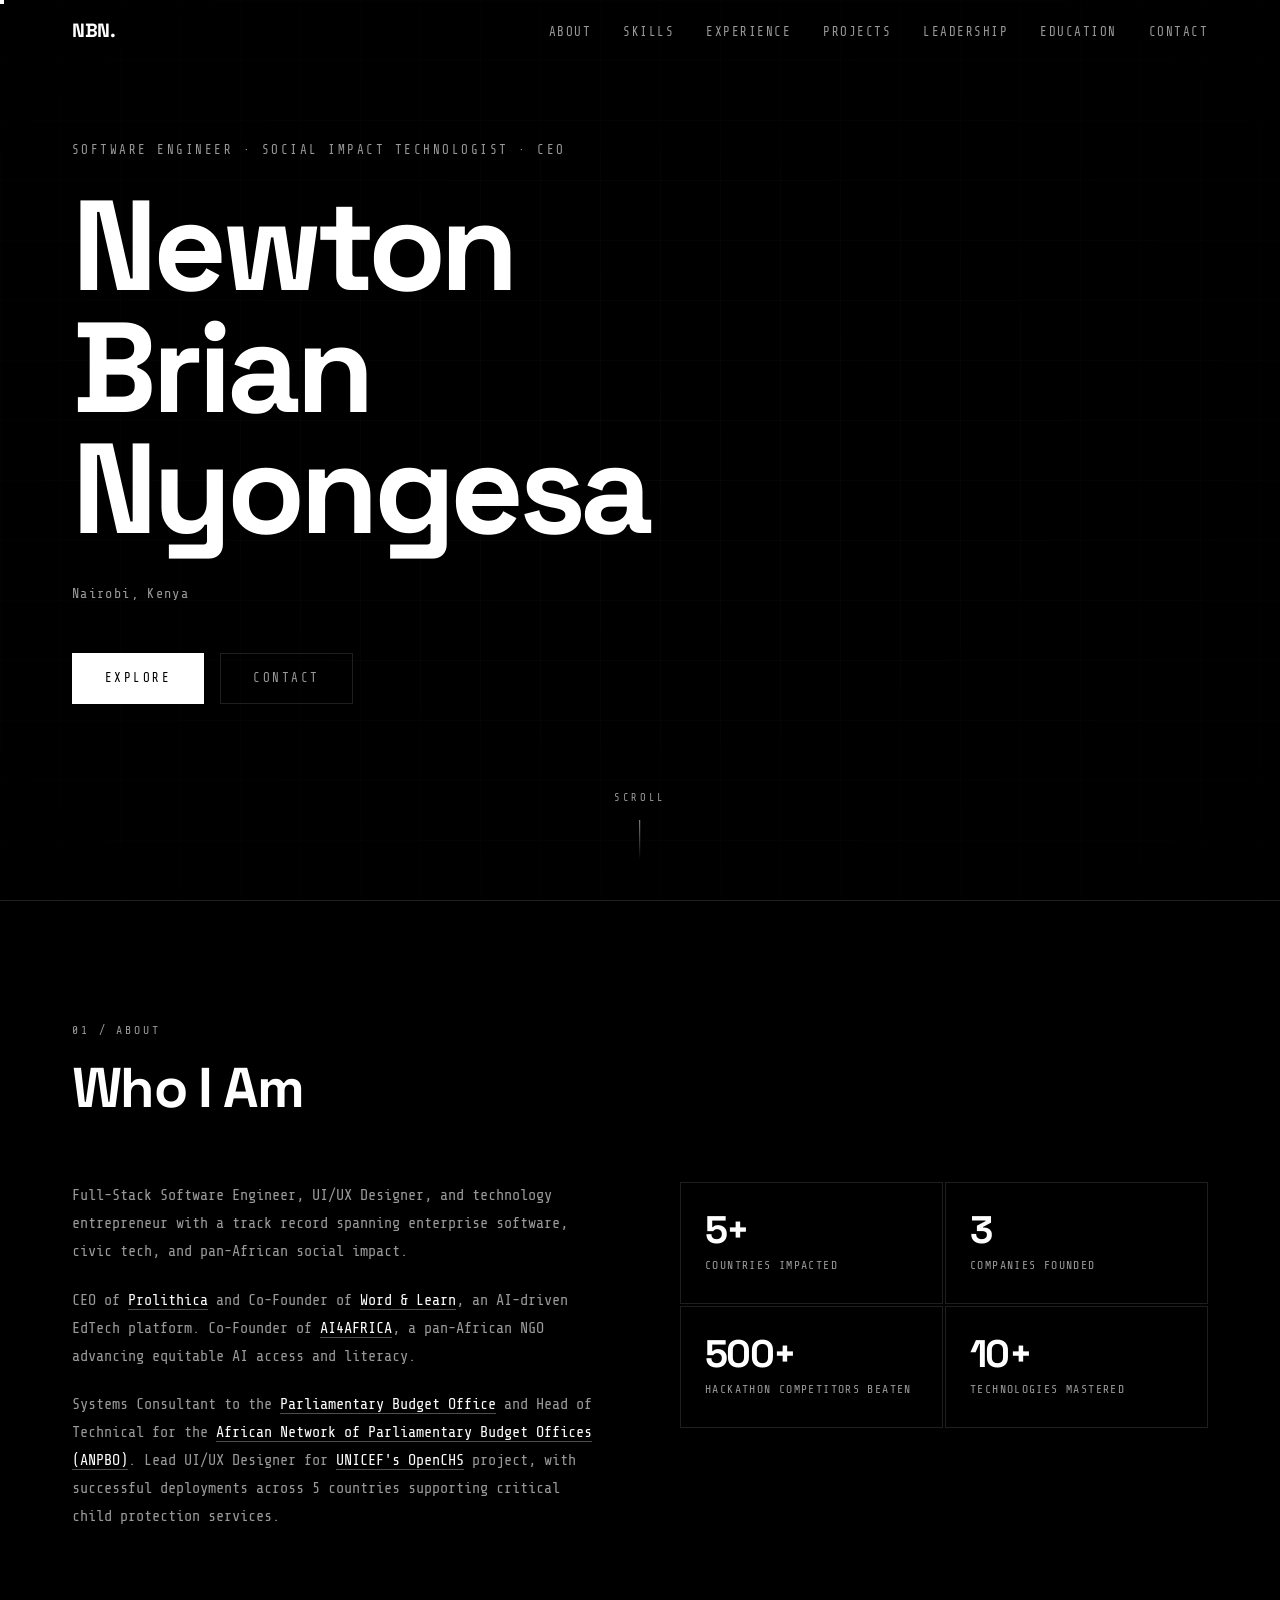
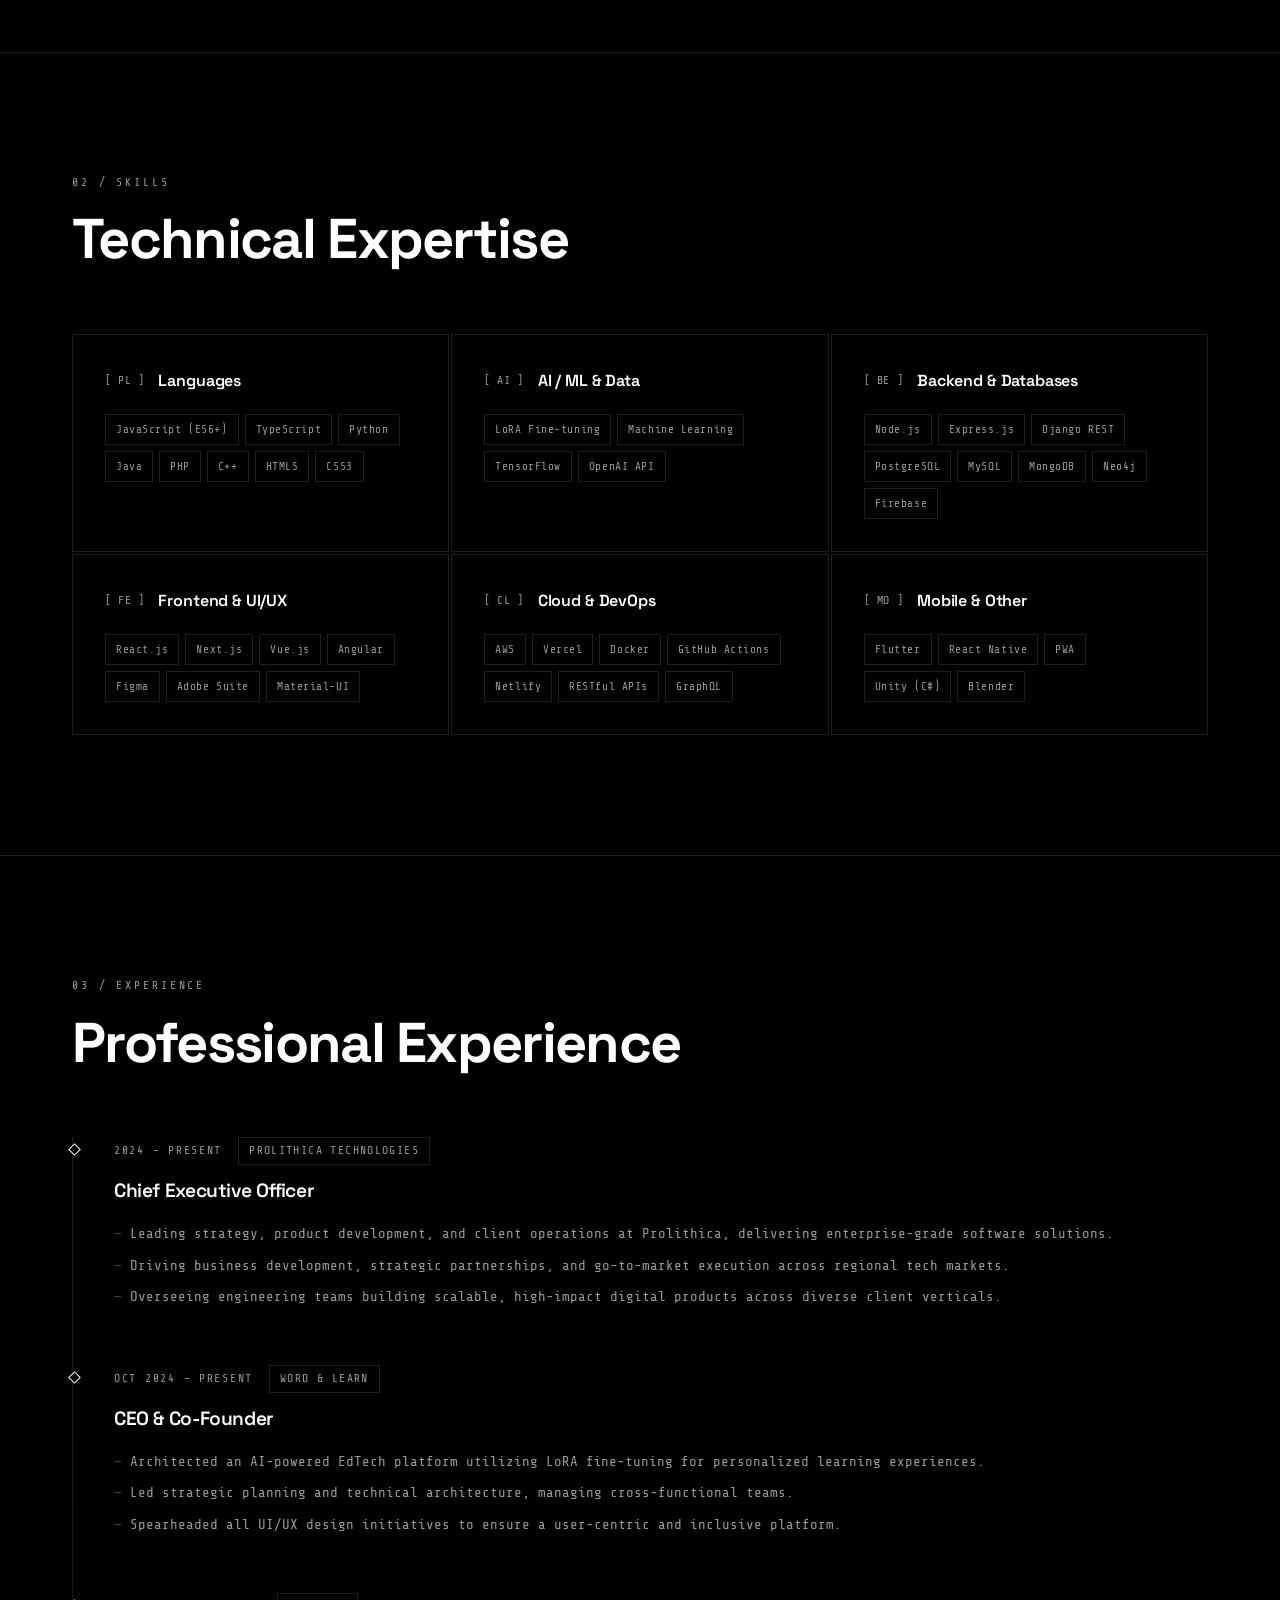
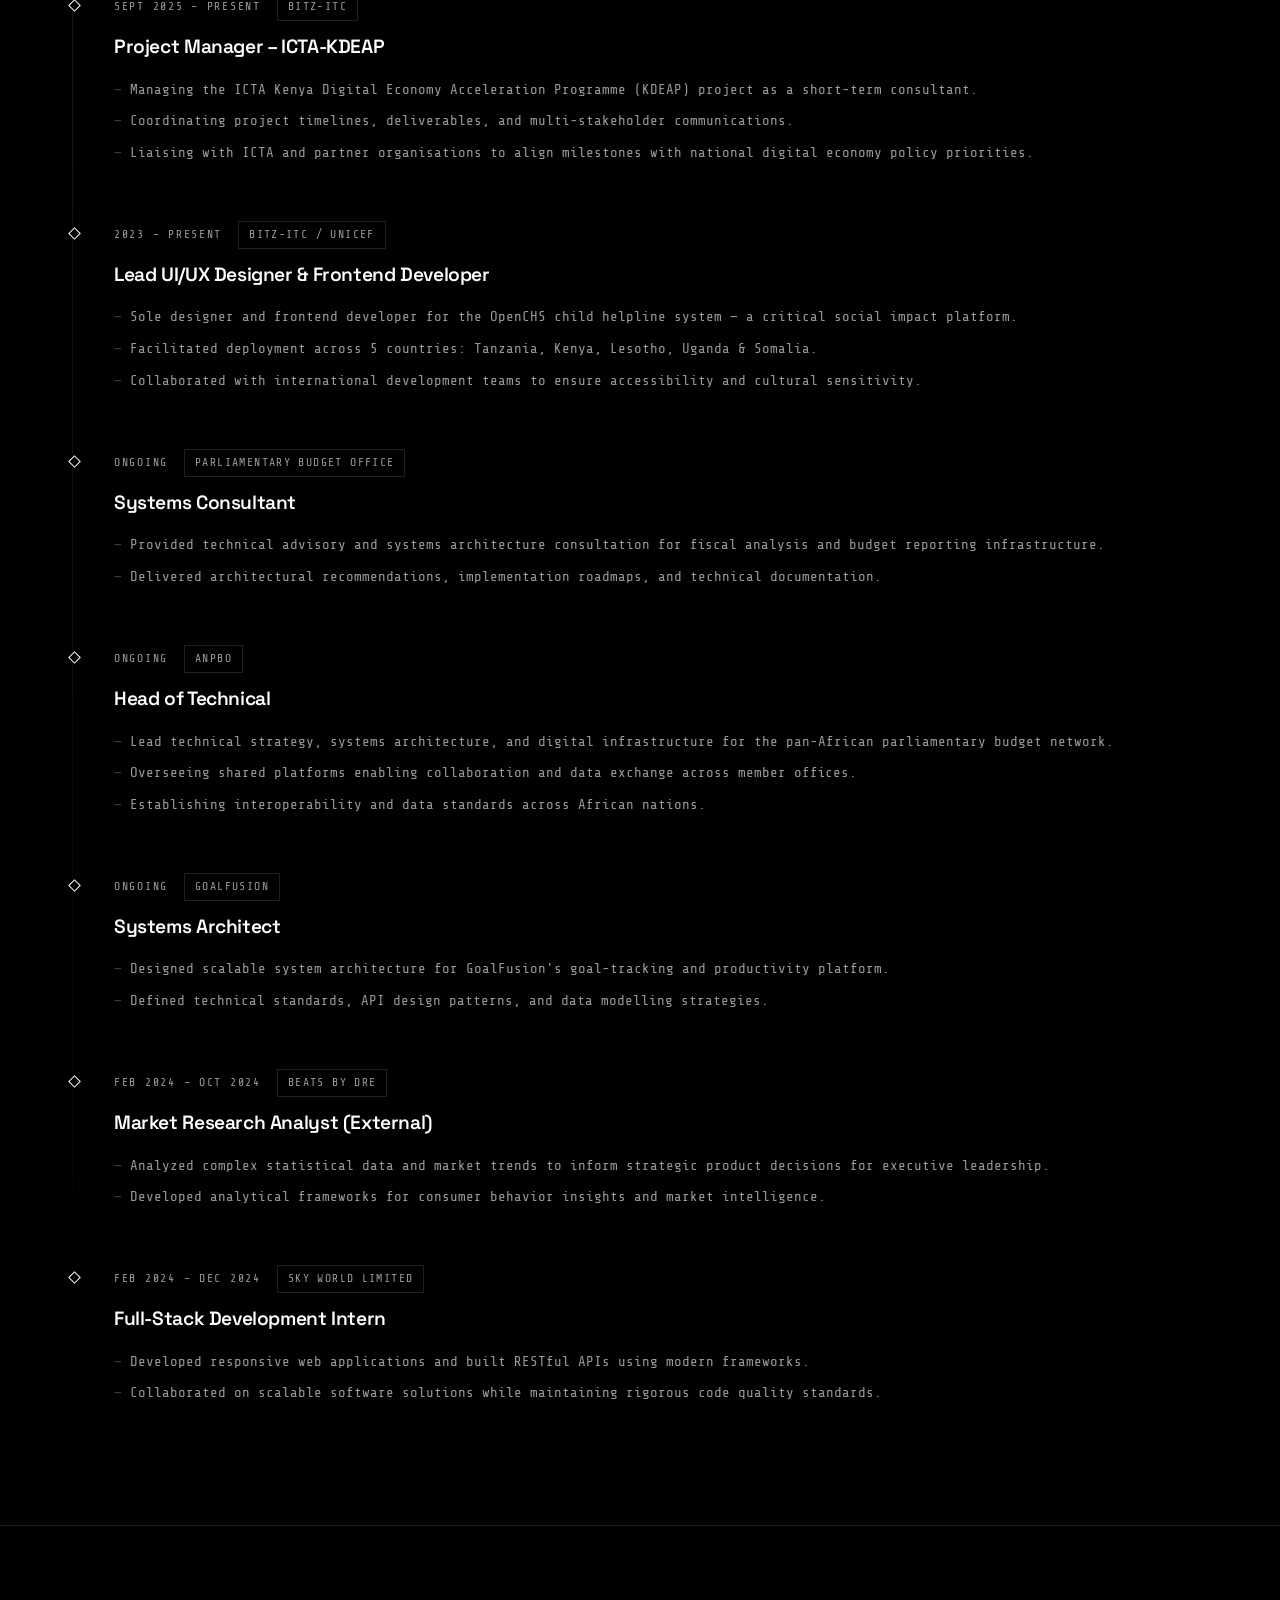
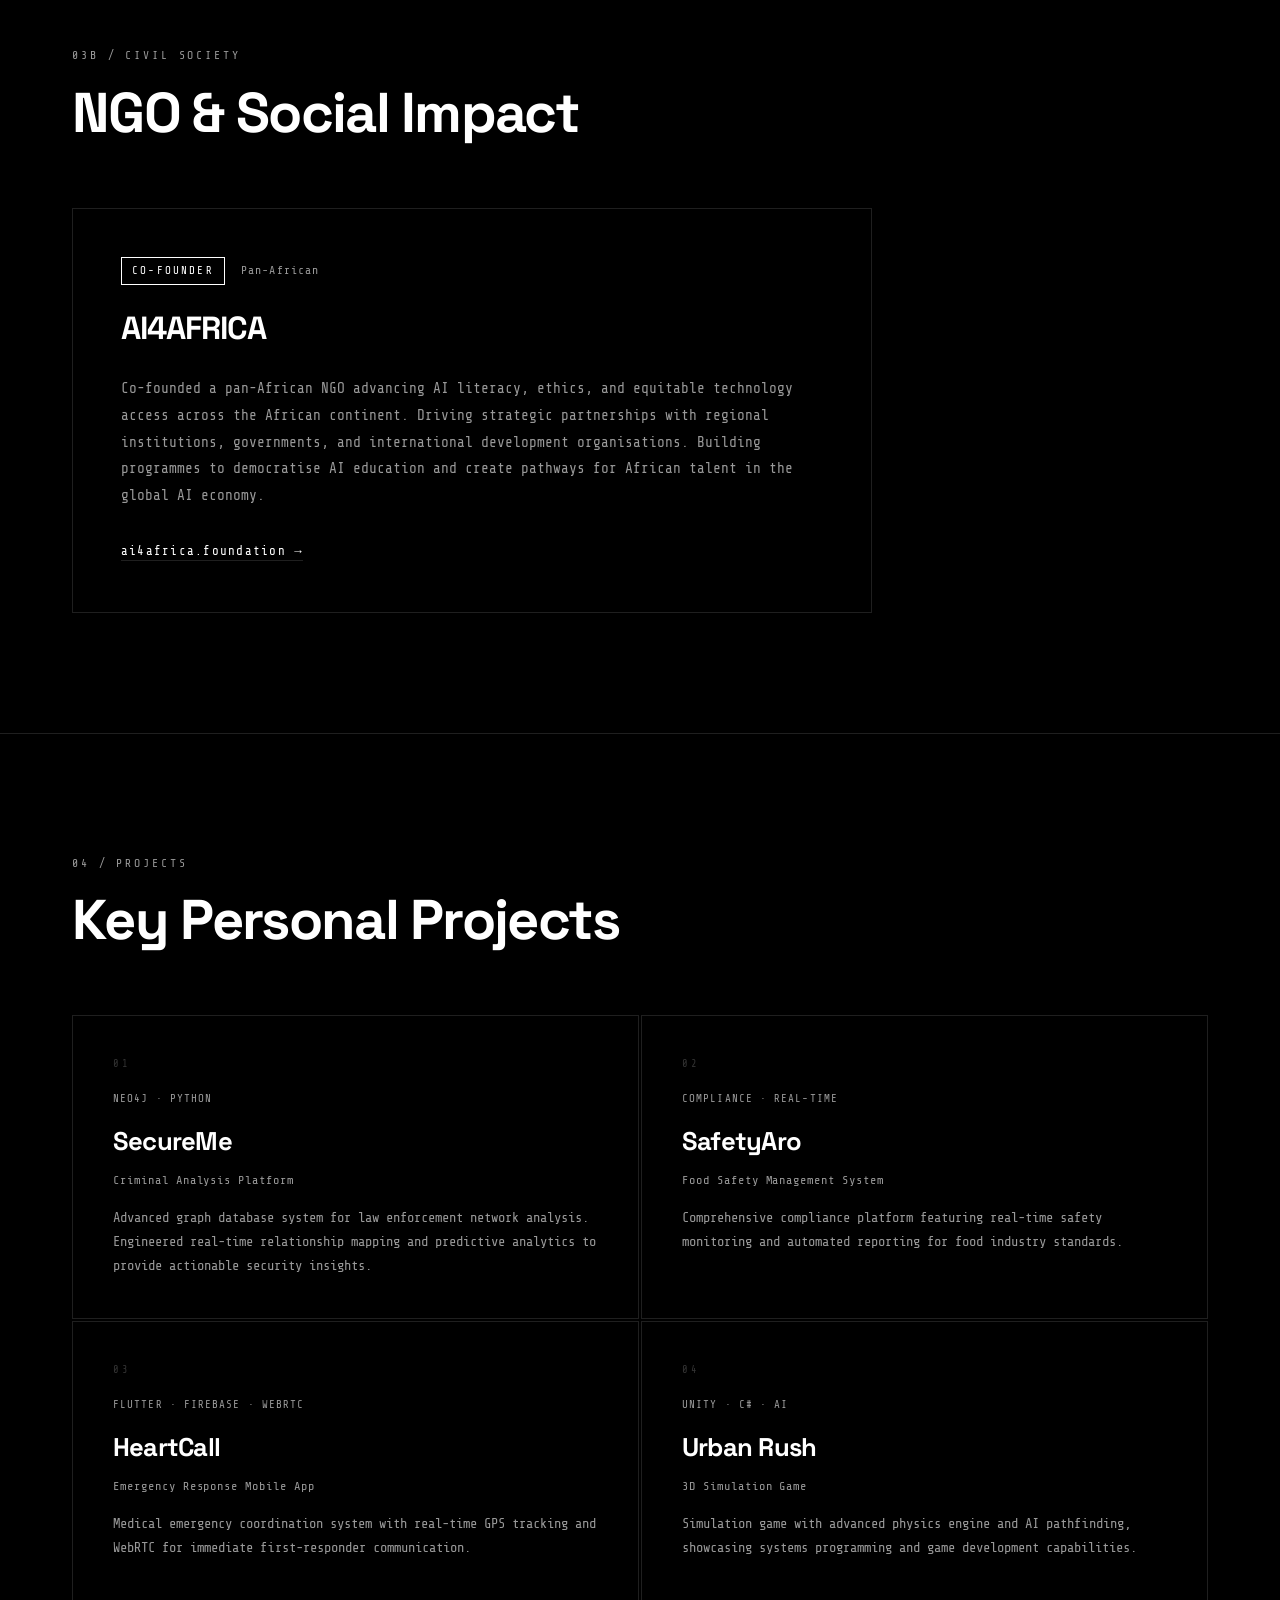
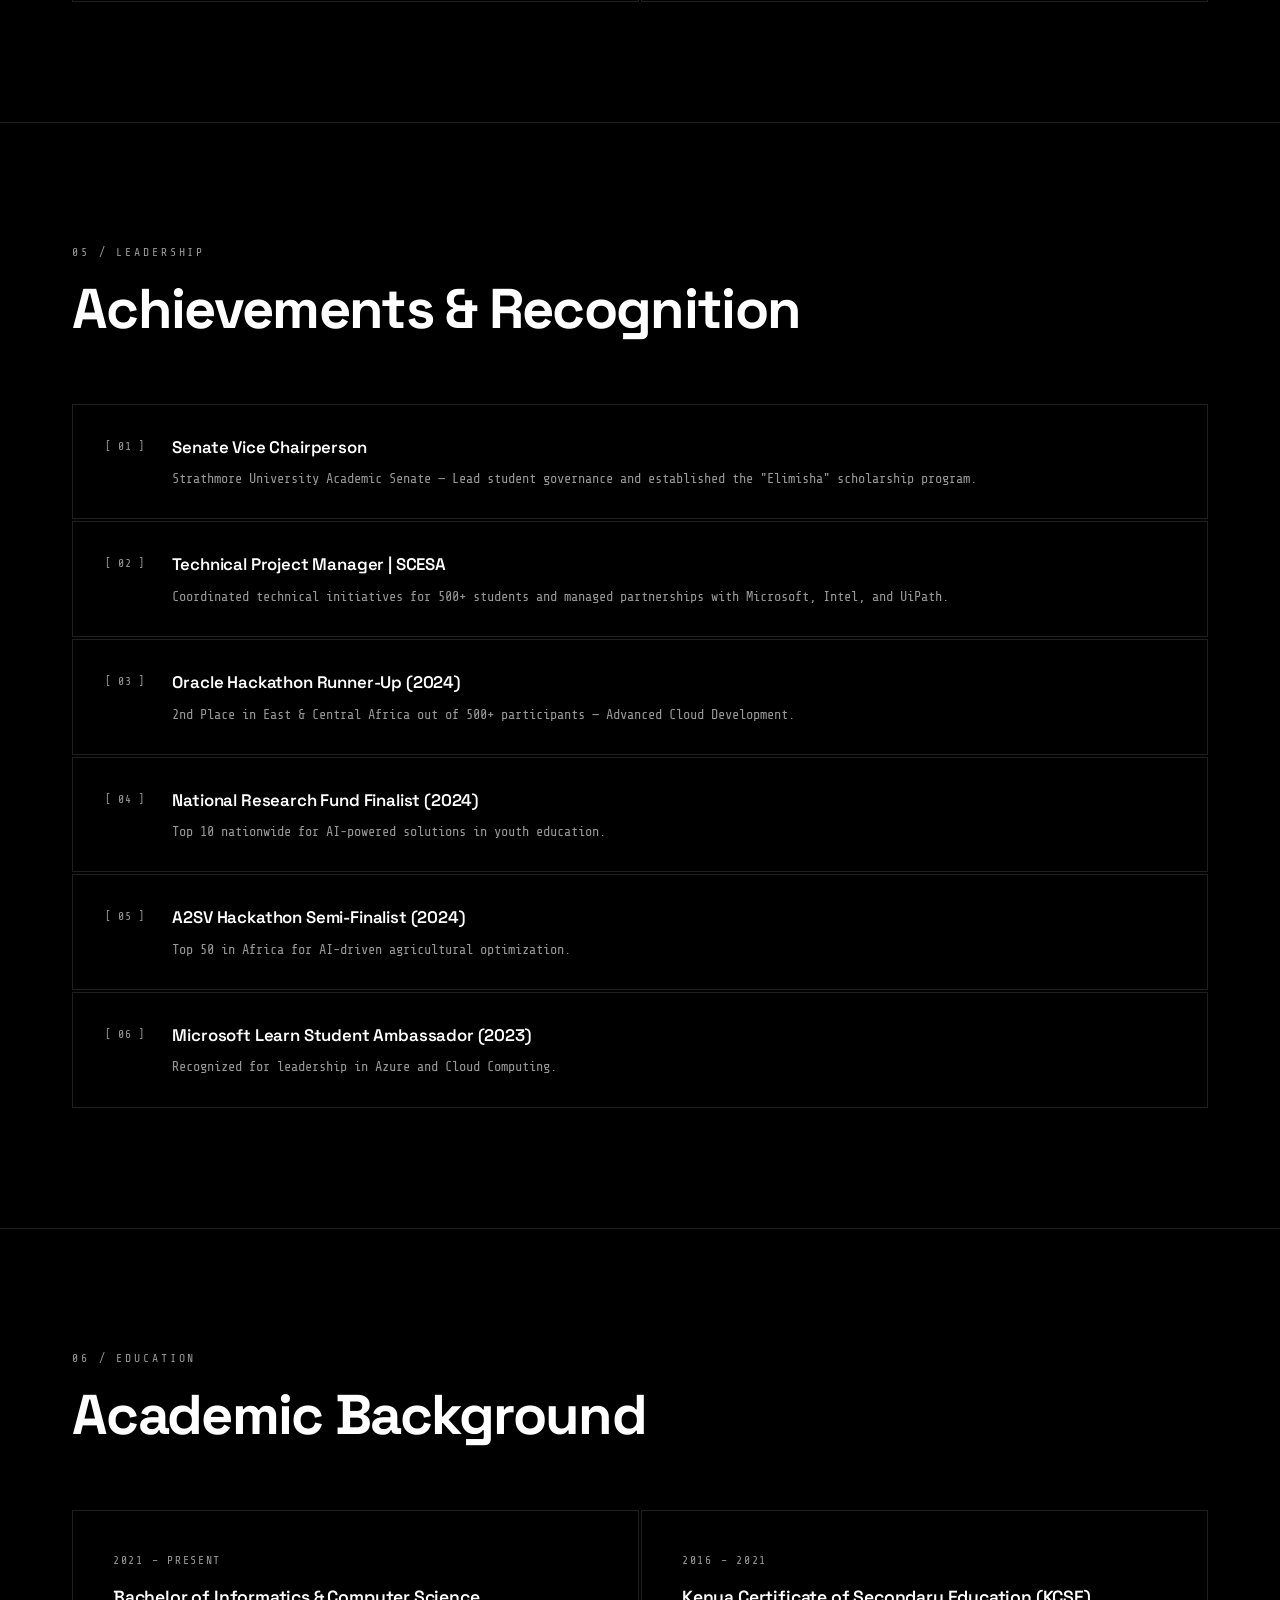
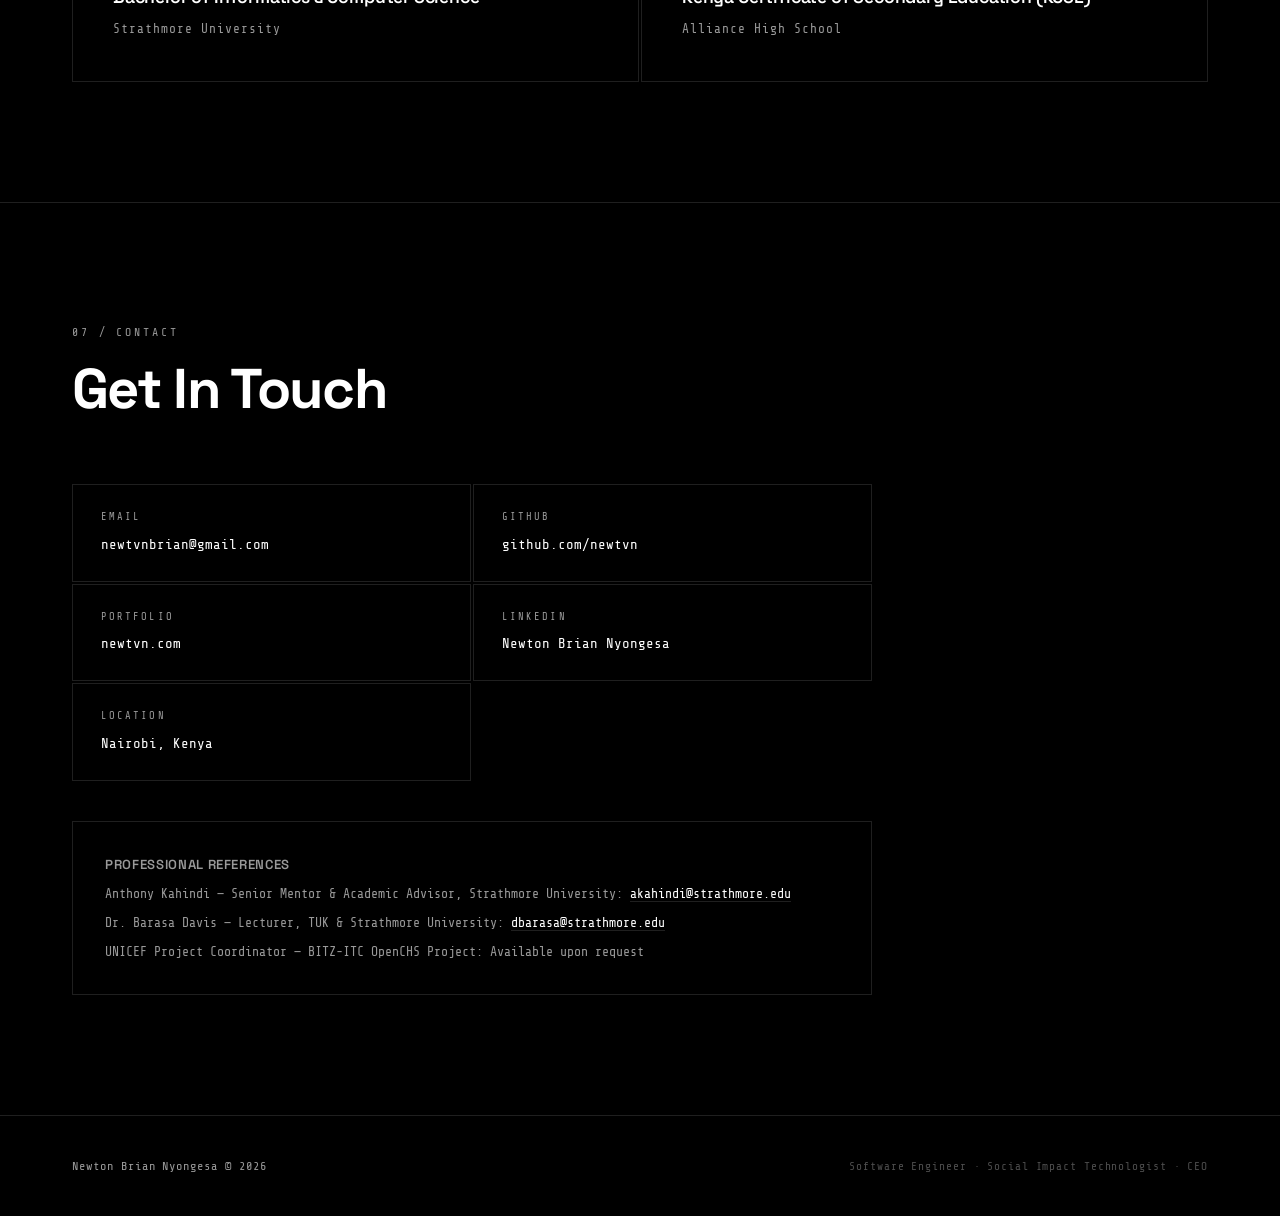
==== index.html @ 98d45b20 "feat: launch pitch-black futuristic portfolio website Full portfolio for Newton Brian Nyongesa with:" ====
<!DOCTYPE html>
<html lang="en">
<head>
  <meta charset="UTF-8" />
  <meta name="viewport" content="width=device-width, initial-scale=1.0" />
  <title>Newton Brian Nyongesa</title>
  <link rel="preconnect" href="https://fonts.googleapis.com" />
  <link rel="preconnect" href="https://fonts.gstatic.com" crossorigin />
  <link href="https://fonts.googleapis.com/css2?family=Space+Grotesk:wght@300;400;500;600;700&family=Share+Tech+Mono&family=Orbitron:wght@400;700;900&display=swap" rel="stylesheet" />
  <link rel="stylesheet" href="styles.css" />
</head>
<body>

  <!-- LOADING SCREEN -->
  <div id="loader">
    <div class="loader-inner">
      <div class="loader-text">
        <span class="loader-name" id="loaderName">N</span>
      </div>
      <div class="loader-bar"><div class="loader-progress" id="loaderProgress"></div></div>
      <div class="loader-sub" id="loaderSub">Initializing...</div>
    </div>
    <div class="loader-grid"></div>
  </div>

  <!-- NAVIGATION -->
  <nav id="navbar">
    <div class="nav-inner">
      <a class="nav-logo" href="#hero">NBN<span class="dot">.</span></a>
      <ul class="nav-links" id="navLinks">
        <li><a href="#about" class="nav-link">About</a></li>
        <li><a href="#skills" class="nav-link">Skills</a></li>
        <li><a href="#experience" class="nav-link">Experience</a></li>
        <li><a href="#projects" class="nav-link">Projects</a></li>
        <li><a href="#leadership" class="nav-link">Leadership</a></li>
        <li><a href="#education" class="nav-link">Education</a></li>
        <li><a href="#contact" class="nav-link">Contact</a></li>
      </ul>
      <button class="hamburger" id="hamburger" aria-label="Toggle menu" aria-expanded="false">
        <span></span>
        <span></span>
        <span></span>
      </button>
    </div>
  </nav>

  <!-- MOBILE MENU OVERLAY -->
  <div class="mobile-menu" id="mobileMenu">
    <ul>
      <li><a href="#about" class="mobile-link">About</a></li>
      <li><a href="#skills" class="mobile-link">Skills</a></li>
      <li><a href="#experience" class="mobile-link">Experience</a></li>
      <li><a href="#projects" class="mobile-link">Projects</a></li>
      <li><a href="#leadership" class="mobile-link">Leadership</a></li>
      <li><a href="#education" class="mobile-link">Education</a></li>
      <li><a href="#contact" class="mobile-link">Contact</a></li>
    </ul>
  </div>

  <!-- MAIN CONTENT -->
  <main id="main" class="hidden">

    <!-- HERO -->
    <section id="hero" class="section hero-section">
      <div class="hero-bg-grid"></div>
      <div class="hero-content">
        <div class="hero-tag fade-in-item">Software Engineer · Social Impact Technologist · CEO</div>
        <h1 class="hero-name fade-in-item">
          Newton<br/>Brian<br/>Nyongesa
        </h1>
        <p class="hero-location fade-in-item">Nairobi, Kenya</p>
        <div class="hero-cta fade-in-item">
          <a href="#about" class="btn-primary">Explore</a>
          <a href="#contact" class="btn-ghost">Contact</a>
        </div>
      </div>
      <div class="hero-scroll-indicator">
        <span>Scroll</span>
        <div class="scroll-line"></div>
      </div>
    </section>

    <!-- ABOUT -->
    <section id="about" class="section">
      <div class="container">
        <div class="section-label reveal">01 / About</div>
        <h2 class="section-heading reveal">Who I Am</h2>
        <div class="about-grid">
          <div class="about-text reveal">
            <p>Full-Stack Software Engineer, UI/UX Designer, and technology entrepreneur with a track record spanning enterprise software, civic tech, and pan-African social impact.</p>
            <p>CEO of <span class="highlight">Prolithica</span> and Co-Founder of <span class="highlight">Word &amp; Learn</span>, an AI-driven EdTech platform. Co-Founder of <span class="highlight">AI4AFRICA</span>, a pan-African NGO advancing equitable AI access and literacy.</p>
            <p>Systems Consultant to the <span class="highlight">Parliamentary Budget Office</span> and Head of Technical for the <span class="highlight">African Network of Parliamentary Budget Offices (ANPBO)</span>. Lead UI/UX Designer for <span class="highlight">UNICEF's OpenCHS</span> project, with successful deployments across 5 countries supporting critical child protection services.</p>
          </div>
          <div class="about-stats reveal">
            <div class="stat-item">
              <span class="stat-number">5+</span>
              <span class="stat-label">Countries Impacted</span>
            </div>
            <div class="stat-item">
              <span class="stat-number">3</span>
              <span class="stat-label">Companies Founded</span>
            </div>
            <div class="stat-item">
              <span class="stat-number">500+</span>
              <span class="stat-label">Hackathon Competitors Beaten</span>
            </div>
            <div class="stat-item">
              <span class="stat-number">10+</span>
              <span class="stat-label">Technologies Mastered</span>
            </div>
          </div>
        </div>
      </div>
    </section>

    <!-- SKILLS -->
    <section id="skills" class="section">
      <div class="container">
        <div class="section-label reveal">02 / Skills</div>
        <h2 class="section-heading reveal">Technical Expertise</h2>
        <div class="skills-grid">

          <div class="skill-card reveal">
            <div class="skill-card-header">
              <span class="skill-icon">[ PL ]</span>
              <h3>Languages</h3>
            </div>
            <div class="skill-tags">
              <span class="tag">JavaScript (ES6+)</span>
              <span class="tag">TypeScript</span>
              <span class="tag">Python</span>
              <span class="tag">Java</span>
              <span class="tag">PHP</span>
              <span class="tag">C++</span>
              <span class="tag">HTML5</span>
              <span class="tag">CSS3</span>
            </div>
          </div>

          <div class="skill-card reveal">
            <div class="skill-card-header">
              <span class="skill-icon">[ AI ]</span>
              <h3>AI / ML &amp; Data</h3>
            </div>
            <div class="skill-tags">
              <span class="tag">LoRA Fine-tuning</span>
              <span class="tag">Machine Learning</span>
              <span class="tag">TensorFlow</span>
              <span class="tag">OpenAI API</span>
            </div>
          </div>

          <div class="skill-card reveal">
            <div class="skill-card-header">
              <span class="skill-icon">[ BE ]</span>
              <h3>Backend &amp; Databases</h3>
            </div>
            <div class="skill-tags">
              <span class="tag">Node.js</span>
              <span class="tag">Express.js</span>
              <span class="tag">Django REST</span>
              <span class="tag">PostgreSQL</span>
              <span class="tag">MySQL</span>
              <span class="tag">MongoDB</span>
              <span class="tag">Neo4j</span>
              <span class="tag">Firebase</span>
            </div>
          </div>

          <div class="skill-card reveal">
            <div class="skill-card-header">
              <span class="skill-icon">[ FE ]</span>
              <h3>Frontend &amp; UI/UX</h3>
            </div>
            <div class="skill-tags">
              <span class="tag">React.js</span>
              <span class="tag">Next.js</span>
              <span class="tag">Vue.js</span>
              <span class="tag">Angular</span>
              <span class="tag">Figma</span>
              <span class="tag">Adobe Suite</span>
              <span class="tag">Material-UI</span>
            </div>
          </div>

          <div class="skill-card reveal">
            <div class="skill-card-header">
              <span class="skill-icon">[ CL ]</span>
              <h3>Cloud &amp; DevOps</h3>
            </div>
            <div class="skill-tags">
              <span class="tag">AWS</span>
              <span class="tag">Vercel</span>
              <span class="tag">Docker</span>
              <span class="tag">GitHub Actions</span>
              <span class="tag">Netlify</span>
              <span class="tag">RESTful APIs</span>
              <span class="tag">GraphQL</span>
            </div>
          </div>

          <div class="skill-card reveal">
            <div class="skill-card-header">
              <span class="skill-icon">[ MO ]</span>
              <h3>Mobile &amp; Other</h3>
            </div>
            <div class="skill-tags">
              <span class="tag">Flutter</span>
              <span class="tag">React Native</span>
              <span class="tag">PWA</span>
              <span class="tag">Unity (C#)</span>
              <span class="tag">Blender</span>
            </div>
          </div>

        </div>
      </div>
    </section>

    <!-- EXPERIENCE -->
    <section id="experience" class="section">
      <div class="container">
        <div class="section-label reveal">03 / Experience</div>
        <h2 class="section-heading reveal">Professional Experience</h2>
        <div class="timeline">

          <div class="timeline-item reveal">
            <div class="timeline-marker"></div>
            <div class="timeline-content">
              <div class="timeline-meta">
                <span class="timeline-period">2024 – Present</span>
                <span class="timeline-company">Prolithica Technologies</span>
              </div>
              <h3 class="timeline-role">Chief Executive Officer</h3>
              <ul>
                <li>Leading strategy, product development, and client operations at Prolithica, delivering enterprise-grade software solutions.</li>
                <li>Driving business development, strategic partnerships, and go-to-market execution across regional tech markets.</li>
                <li>Overseeing engineering teams building scalable, high-impact digital products across diverse client verticals.</li>
              </ul>
            </div>
          </div>

          <div class="timeline-item reveal">
            <div class="timeline-marker"></div>
            <div class="timeline-content">
              <div class="timeline-meta">
                <span class="timeline-period">Oct 2024 – Present</span>
                <span class="timeline-company">Word &amp; Learn</span>
              </div>
              <h3 class="timeline-role">CEO &amp; Co-Founder</h3>
              <ul>
                <li>Architected an AI-powered EdTech platform utilizing LoRA fine-tuning for personalized learning experiences.</li>
                <li>Led strategic planning and technical architecture, managing cross-functional teams.</li>
                <li>Spearheaded all UI/UX design initiatives to ensure a user-centric and inclusive platform.</li>
              </ul>
            </div>
          </div>

          <div class="timeline-item reveal">
            <div class="timeline-marker"></div>
            <div class="timeline-content">
              <div class="timeline-meta">
                <span class="timeline-period">Sept 2025 – Present</span>
                <span class="timeline-company">BITZ-ITC</span>
              </div>
              <h3 class="timeline-role">Project Manager – ICTA-KDEAP</h3>
              <ul>
                <li>Managing the ICTA Kenya Digital Economy Acceleration Programme (KDEAP) project as a short-term consultant.</li>
                <li>Coordinating project timelines, deliverables, and multi-stakeholder communications.</li>
                <li>Liaising with ICTA and partner organisations to align milestones with national digital economy policy priorities.</li>
              </ul>
            </div>
          </div>

          <div class="timeline-item reveal">
            <div class="timeline-marker"></div>
            <div class="timeline-content">
              <div class="timeline-meta">
                <span class="timeline-period">2023 – Present</span>
                <span class="timeline-company">BITZ-ITC / UNICEF</span>
              </div>
              <h3 class="timeline-role">Lead UI/UX Designer &amp; Frontend Developer</h3>
              <ul>
                <li>Sole designer and frontend developer for the OpenCHS child helpline system — a critical social impact platform.</li>
                <li>Facilitated deployment across 5 countries: Tanzania, Kenya, Lesotho, Uganda &amp; Somalia.</li>
                <li>Collaborated with international development teams to ensure accessibility and cultural sensitivity.</li>
              </ul>
            </div>
          </div>

          <div class="timeline-item reveal">
            <div class="timeline-marker"></div>
            <div class="timeline-content">
              <div class="timeline-meta">
                <span class="timeline-period">Ongoing</span>
                <span class="timeline-company">Parliamentary Budget Office</span>
              </div>
              <h3 class="timeline-role">Systems Consultant</h3>
              <ul>
                <li>Provided technical advisory and systems architecture consultation for fiscal analysis and budget reporting infrastructure.</li>
                <li>Delivered architectural recommendations, implementation roadmaps, and technical documentation.</li>
              </ul>
            </div>
          </div>

          <div class="timeline-item reveal">
            <div class="timeline-marker"></div>
            <div class="timeline-content">
              <div class="timeline-meta">
                <span class="timeline-period">Ongoing</span>
                <span class="timeline-company">ANPBO</span>
              </div>
              <h3 class="timeline-role">Head of Technical</h3>
              <ul>
                <li>Lead technical strategy, systems architecture, and digital infrastructure for the pan-African parliamentary budget network.</li>
                <li>Overseeing shared platforms enabling collaboration and data exchange across member offices.</li>
                <li>Establishing interoperability and data standards across African nations.</li>
              </ul>
            </div>
          </div>

          <div class="timeline-item reveal">
            <div class="timeline-marker"></div>
            <div class="timeline-content">
              <div class="timeline-meta">
                <span class="timeline-period">Ongoing</span>
                <span class="timeline-company">GoalFusion</span>
              </div>
              <h3 class="timeline-role">Systems Architect</h3>
              <ul>
                <li>Designed scalable system architecture for GoalFusion's goal-tracking and productivity platform.</li>
                <li>Defined technical standards, API design patterns, and data modelling strategies.</li>
              </ul>
            </div>
          </div>

          <div class="timeline-item reveal">
            <div class="timeline-marker"></div>
            <div class="timeline-content">
              <div class="timeline-meta">
                <span class="timeline-period">Feb 2024 – Oct 2024</span>
                <span class="timeline-company">Beats by Dre</span>
              </div>
              <h3 class="timeline-role">Market Research Analyst (External)</h3>
              <ul>
                <li>Analyzed complex statistical data and market trends to inform strategic product decisions for executive leadership.</li>
                <li>Developed analytical frameworks for consumer behavior insights and market intelligence.</li>
              </ul>
            </div>
          </div>

          <div class="timeline-item reveal">
            <div class="timeline-marker"></div>
            <div class="timeline-content">
              <div class="timeline-meta">
                <span class="timeline-period">Feb 2024 – Dec 2024</span>
                <span class="timeline-company">Sky World Limited</span>
              </div>
              <h3 class="timeline-role">Full-Stack Development Intern</h3>
              <ul>
                <li>Developed responsive web applications and built RESTful APIs using modern frameworks.</li>
                <li>Collaborated on scalable software solutions while maintaining rigorous code quality standards.</li>
              </ul>
            </div>
          </div>

        </div>
      </div>
    </section>

    <!-- NGO -->
    <section id="ngo" class="section">
      <div class="container">
        <div class="section-label reveal">03b / Civil Society</div>
        <h2 class="section-heading reveal">NGO &amp; Social Impact</h2>
        <div class="ngo-card reveal">
          <div class="ngo-header">
            <span class="ngo-badge">Co-Founder</span>
            <span class="ngo-period">Pan-African</span>
          </div>
          <h3>AI4AFRICA</h3>
          <p>Co-founded a pan-African NGO advancing AI literacy, ethics, and equitable technology access across the African continent. Driving strategic partnerships with regional institutions, governments, and international development organisations. Building programmes to democratise AI education and create pathways for African talent in the global AI economy.</p>
          <a href="https://ai4africa.foundation" class="ngo-link" target="_blank" rel="noopener">ai4africa.foundation →</a>
        </div>
      </div>
    </section>

    <!-- PROJECTS -->
    <section id="projects" class="section">
      <div class="container">
        <div class="section-label reveal">04 / Projects</div>
        <h2 class="section-heading reveal">Key Personal Projects</h2>
        <div class="projects-grid">

          <div class="project-card reveal">
            <div class="project-index">01</div>
            <div class="project-tech">Neo4j · Python</div>
            <h3>SecureMe</h3>
            <p class="project-sub">Criminal Analysis Platform</p>
            <p>Advanced graph database system for law enforcement network analysis. Engineered real-time relationship mapping and predictive analytics to provide actionable security insights.</p>
          </div>

          <div class="project-card reveal">
            <div class="project-index">02</div>
            <div class="project-tech">Compliance · Real-time</div>
            <h3>SafetyAro</h3>
            <p class="project-sub">Food Safety Management System</p>
            <p>Comprehensive compliance platform featuring real-time safety monitoring and automated reporting for food industry standards.</p>
          </div>

          <div class="project-card reveal">
            <div class="project-index">03</div>
            <div class="project-tech">Flutter · Firebase · WebRTC</div>
            <h3>HeartCall</h3>
            <p class="project-sub">Emergency Response Mobile App</p>
            <p>Medical emergency coordination system with real-time GPS tracking and WebRTC for immediate first-responder communication.</p>
          </div>

          <div class="project-card reveal">
            <div class="project-index">04</div>
            <div class="project-tech">Unity · C# · AI</div>
            <h3>Urban Rush</h3>
            <p class="project-sub">3D Simulation Game</p>
            <p>Simulation game with advanced physics engine and AI pathfinding, showcasing systems programming and game development capabilities.</p>
          </div>

        </div>
      </div>
    </section>

    <!-- LEADERSHIP -->
    <section id="leadership" class="section">
      <div class="container">
        <div class="section-label reveal">05 / Leadership</div>
        <h2 class="section-heading reveal">Achievements &amp; Recognition</h2>
        <div class="leadership-list">

          <div class="leadership-item reveal">
            <div class="leadership-icon">[ 01 ]</div>
            <div>
              <h3>Senate Vice Chairperson</h3>
              <p>Strathmore University Academic Senate — Lead student governance and established the "Elimisha" scholarship program.</p>
            </div>
          </div>

          <div class="leadership-item reveal">
            <div class="leadership-icon">[ 02 ]</div>
            <div>
              <h3>Technical Project Manager | SCESA</h3>
              <p>Coordinated technical initiatives for 500+ students and managed partnerships with Microsoft, Intel, and UiPath.</p>
            </div>
          </div>

          <div class="leadership-item reveal">
            <div class="leadership-icon">[ 03 ]</div>
            <div>
              <h3>Oracle Hackathon Runner-Up (2024)</h3>
              <p>2nd Place in East &amp; Central Africa out of 500+ participants — Advanced Cloud Development.</p>
            </div>
          </div>

          <div class="leadership-item reveal">
            <div class="leadership-icon">[ 04 ]</div>
            <div>
              <h3>National Research Fund Finalist (2024)</h3>
              <p>Top 10 nationwide for AI-powered solutions in youth education.</p>
            </div>
          </div>

          <div class="leadership-item reveal">
            <div class="leadership-icon">[ 05 ]</div>
            <div>
              <h3>A2SV Hackathon Semi-Finalist (2024)</h3>
              <p>Top 50 in Africa for AI-driven agricultural optimization.</p>
            </div>
          </div>

          <div class="leadership-item reveal">
            <div class="leadership-icon">[ 06 ]</div>
            <div>
              <h3>Microsoft Learn Student Ambassador (2023)</h3>
              <p>Recognized for leadership in Azure and Cloud Computing.</p>
            </div>
          </div>

        </div>
      </div>
    </section>

    <!-- EDUCATION -->
    <section id="education" class="section">
      <div class="container">
        <div class="section-label reveal">06 / Education</div>
        <h2 class="section-heading reveal">Academic Background</h2>
        <div class="edu-grid">
          <div class="edu-card reveal">
            <div class="edu-year">2021 – Present</div>
            <h3>Bachelor of Informatics &amp; Computer Science</h3>
            <p class="edu-institution">Strathmore University</p>
          </div>
          <div class="edu-card reveal">
            <div class="edu-year">2016 – 2021</div>
            <h3>Kenya Certificate of Secondary Education (KCSE)</h3>
            <p class="edu-institution">Alliance High School</p>
          </div>
        </div>
      </div>
    </section>

    <!-- CONTACT -->
    <section id="contact" class="section">
      <div class="container">
        <div class="section-label reveal">07 / Contact</div>
        <h2 class="section-heading reveal">Get In Touch</h2>
        <div class="contact-grid">
          <div class="contact-item reveal">
            <span class="contact-label">Email</span>
            <a href="mailto:newtvnbrian@gmail.com" class="contact-value">newtvnbrian@gmail.com</a>
          </div>
          <div class="contact-item reveal">
            <span class="contact-label">GitHub</span>
            <a href="https://github.com/newtvn" class="contact-value" target="_blank" rel="noopener">github.com/newtvn</a>
          </div>
          <div class="contact-item reveal">
            <span class="contact-label">Portfolio</span>
            <a href="https://newtvn.com" class="contact-value" target="_blank" rel="noopener">newtvn.com</a>
          </div>
          <div class="contact-item reveal">
            <span class="contact-label">LinkedIn</span>
            <a href="https://linkedin.com/in/newton-brian-nyongesa" class="contact-value" target="_blank" rel="noopener">Newton Brian Nyongesa</a>
          </div>
          <div class="contact-item reveal">
            <span class="contact-label">Location</span>
            <span class="contact-value">Nairobi, Kenya</span>
          </div>
        </div>
        <div class="contact-refs reveal">
          <p class="refs-title">Professional References</p>
          <p>Anthony Kahindi — Senior Mentor &amp; Academic Advisor, Strathmore University: <a href="mailto:akahindi@strathmore.edu">akahindi@strathmore.edu</a></p>
          <p>Dr. Barasa Davis — Lecturer, TUK &amp; Strathmore University: <a href="mailto:dbarasa@strathmore.edu">dbarasa@strathmore.edu</a></p>
          <p>UNICEF Project Coordinator — BITZ-ITC OpenCHS Project: Available upon request</p>
        </div>
      </div>
    </section>

    <!-- FOOTER -->
    <footer class="footer">
      <div class="container">
        <p>Newton Brian Nyongesa &copy; <span id="year"></span></p>
        <p class="footer-sub">Software Engineer · Social Impact Technologist · CEO</p>
      </div>
    </footer>

  </main>

  <script src="script.js"></script>
</body>
</html>
---- styles.css ----
/* ============================================
   ROOT & RESET
   ============================================ */
:root {
  --black: #000000;
  --white: #ffffff;
  --white-dim: rgba(255, 255, 255, 0.6);
  --white-faint: rgba(255, 255, 255, 0.1);
  --white-border: rgba(255, 255, 255, 0.12);
  --font-heading: 'Space Grotesk', sans-serif;
  --font-mono: 'Share Tech Mono', monospace;
  --nav-h: 64px;
  --transition-fast: 0.2s ease;
  --transition-med: 0.5s cubic-bezier(0.23, 1, 0.32, 1);
  --transition-slow: 0.9s cubic-bezier(0.23, 1, 0.32, 1);
}

*, *::before, *::after {
  box-sizing: border-box;
  margin: 0;
  padding: 0;
}

html {
  scroll-behavior: smooth;
  font-size: 16px;
}

body {
  background: var(--black);
  color: var(--white);
  font-family: var(--font-mono);
  line-height: 1.7;
  overflow-x: hidden;
  -webkit-font-smoothing: antialiased;
}

a {
  color: inherit;
  text-decoration: none;
}

ul { list-style: none; }

img { display: block; max-width: 100%; }

/* ============================================
   LOADER
   ============================================ */
#loader {
  position: fixed;
  inset: 0;
  background: var(--black);
  z-index: 9999;
  display: flex;
  align-items: center;
  justify-content: center;
  transition: opacity 0.8s ease, transform 0.8s ease;
  overflow: hidden;
}

#loader.fade-out {
  opacity: 0;
  pointer-events: none;
}

.loader-grid {
  position: absolute;
  inset: 0;
  background-image:
    linear-gradient(rgba(255,255,255,0.03) 1px, transparent 1px),
    linear-gradient(90deg, rgba(255,255,255,0.03) 1px, transparent 1px);
  background-size: 40px 40px;
  animation: gridPulse 3s ease-in-out infinite;
}

@keyframes gridPulse {
  0%, 100% { opacity: 0.5; }
  50% { opacity: 1; }
}

.loader-inner {
  position: relative;
  z-index: 1;
  text-align: center;
  display: flex;
  flex-direction: column;
  align-items: center;
  gap: 24px;
}

.loader-text {
  font-family: var(--font-heading);
  font-weight: 700;
  font-size: clamp(3rem, 10vw, 8rem);
  letter-spacing: -0.02em;
  line-height: 1;
  overflow: hidden;
}

.loader-name {
  display: inline-block;
  animation: loaderMorph 2.2s cubic-bezier(0.23, 1, 0.32, 1) forwards;
}

@keyframes loaderMorph {
  0%   { opacity: 0; transform: translateY(40px) scaleX(0.8); letter-spacing: 0.4em; }
  30%  { opacity: 1; }
  70%  { letter-spacing: -0.02em; }
  100% { opacity: 1; transform: translateY(0) scaleX(1); letter-spacing: -0.02em; }
}

.loader-bar {
  width: 200px;
  height: 1px;
  background: var(--white-faint);
  position: relative;
  overflow: hidden;
}

.loader-progress {
  position: absolute;
  left: 0;
  top: 0;
  height: 100%;
  width: 0%;
  background: var(--white);
  transition: width 0.1s linear;
}

.loader-sub {
  font-family: var(--font-mono);
  font-size: 0.75rem;
  letter-spacing: 0.2em;
  color: var(--white-dim);
  text-transform: uppercase;
}

/* ============================================
   NAVIGATION
   ============================================ */
#navbar {
  position: fixed;
  top: 0;
  left: 0;
  right: 0;
  z-index: 100;
  height: var(--nav-h);
  transition: background 0.4s ease, border-color 0.4s ease;
  border-bottom: 1px solid transparent;
}

#navbar.scrolled {
  background: rgba(0, 0, 0, 0.92);
  backdrop-filter: blur(12px);
  -webkit-backdrop-filter: blur(12px);
  border-bottom-color: var(--white-border);
}

.nav-inner {
  max-width: 1200px;
  margin: 0 auto;
  height: 100%;
  padding: 0 32px;
  display: flex;
  align-items: center;
  justify-content: space-between;
}

.nav-logo {
  font-family: var(--font-heading);
  font-weight: 700;
  font-size: 1.2rem;
  letter-spacing: -0.02em;
  transition: opacity var(--transition-fast);
}

.nav-logo:hover { opacity: 0.6; }

.nav-logo .dot {
  color: var(--white);
}

.nav-links {
  display: flex;
  gap: 32px;
  align-items: center;
}

.nav-link {
  font-family: var(--font-mono);
  font-size: 0.78rem;
  letter-spacing: 0.12em;
  text-transform: uppercase;
  color: var(--white-dim);
  position: relative;
  transition: color var(--transition-fast);
}

.nav-link::after {
  content: '';
  position: absolute;
  bottom: -3px;
  left: 0;
  width: 0;
  height: 1px;
  background: var(--white);
  transition: width var(--transition-med);
}

.nav-link:hover {
  color: var(--white);
}

.nav-link:hover::after {
  width: 100%;
}

/* Hamburger */
.hamburger {
  display: none;
  flex-direction: column;
  gap: 5px;
  background: none;
  border: none;
  cursor: pointer;
  padding: 6px;
  z-index: 101;
}

.hamburger span {
  display: block;
  width: 24px;
  height: 1.5px;
  background: var(--white);
  transition: transform 0.35s cubic-bezier(0.23, 1, 0.32, 1),
              opacity 0.35s ease,
              width 0.35s ease;
  transform-origin: center;
}

.hamburger.open span:nth-child(1) {
  transform: translateY(6.5px) rotate(45deg);
}

.hamburger.open span:nth-child(2) {
  opacity: 0;
  width: 0;
}

.hamburger.open span:nth-child(3) {
  transform: translateY(-6.5px) rotate(-45deg);
}

/* Mobile Menu */
.mobile-menu {
  position: fixed;
  inset: 0;
  background: var(--black);
  z-index: 99;
  display: flex;
  align-items: center;
  justify-content: center;
  opacity: 0;
  pointer-events: none;
  transition: opacity 0.45s cubic-bezier(0.23, 1, 0.32, 1);
}

.mobile-menu.open {
  opacity: 1;
  pointer-events: all;
}

.mobile-menu ul {
  display: flex;
  flex-direction: column;
  align-items: center;
  gap: 28px;
}

.mobile-link {
  font-family: var(--font-heading);
  font-size: clamp(1.8rem, 8vw, 3rem);
  font-weight: 600;
  letter-spacing: -0.02em;
  color: var(--white-dim);
  transition: color var(--transition-fast), transform var(--transition-med);
  display: inline-block;
}

.mobile-menu li {
  opacity: 0;
  transform: translateY(20px);
  transition: opacity 0.4s ease, transform 0.4s ease;
}

.mobile-menu.open li {
  opacity: 1;
  transform: translateY(0);
}

.mobile-menu.open li:nth-child(1) { transition-delay: 0.05s; }
.mobile-menu.open li:nth-child(2) { transition-delay: 0.1s; }
.mobile-menu.open li:nth-child(3) { transition-delay: 0.15s; }
.mobile-menu.open li:nth-child(4) { transition-delay: 0.2s; }
.mobile-menu.open li:nth-child(5) { transition-delay: 0.25s; }
.mobile-menu.open li:nth-child(6) { transition-delay: 0.3s; }
.mobile-menu.open li:nth-child(7) { transition-delay: 0.35s; }

.mobile-link:hover { color: var(--white); }

/* ============================================
   MAIN CONTENT VISIBILITY
   ============================================ */
#main {
  transition: opacity 0.6s ease;
}

#main.hidden {
  opacity: 0;
  pointer-events: none;
}

#main.visible {
  opacity: 1;
  pointer-events: all;
}

/* ============================================
   LAYOUT
   ============================================ */
.container {
  max-width: 1200px;
  margin: 0 auto;
  padding: 0 32px;
}

.section {
  padding: 120px 0;
  position: relative;
}

.section:not(#hero) {
  border-top: 1px solid var(--white-border);
}

/* ============================================
   SCROLL REVEAL
   ============================================ */
.reveal {
  opacity: 0;
  transform: translateY(32px);
  transition: opacity 0.8s cubic-bezier(0.23, 1, 0.32, 1),
              transform 0.8s cubic-bezier(0.23, 1, 0.32, 1);
}

.reveal.visible {
  opacity: 1;
  transform: translateY(0);
}

/* ============================================
   SECTION LABELS & HEADINGS
   ============================================ */
.section-label {
  font-family: var(--font-mono);
  font-size: 0.72rem;
  letter-spacing: 0.25em;
  text-transform: uppercase;
  color: var(--white-dim);
  margin-bottom: 16px;
}

.section-heading {
  font-family: var(--font-heading);
  font-weight: 700;
  font-size: clamp(2rem, 5vw, 3.5rem);
  letter-spacing: -0.03em;
  line-height: 1.1;
  margin-bottom: 64px;
}

/* ============================================
   HERO
   ============================================ */
.hero-section {
  min-height: 100vh;
  display: flex;
  align-items: center;
  justify-content: flex-start;
  padding-top: var(--nav-h);
  position: relative;
  overflow: hidden;
}

.hero-bg-grid {
  position: absolute;
  inset: 0;
  background-image:
    linear-gradient(rgba(255,255,255,0.025) 1px, transparent 1px),
    linear-gradient(90deg, rgba(255,255,255,0.025) 1px, transparent 1px);
  background-size: 60px 60px;
  mask-image: radial-gradient(ellipse 80% 80% at 50% 50%, black, transparent);
  -webkit-mask-image: radial-gradient(ellipse 80% 80% at 50% 50%, black, transparent);
}

.hero-content {
  position: relative;
  z-index: 1;
  max-width: 1200px;
  margin: 0 auto;
  padding: 0 32px;
  width: 100%;
}

.hero-tag {
  font-family: var(--font-mono);
  font-size: 0.78rem;
  letter-spacing: 0.2em;
  text-transform: uppercase;
  color: var(--white-dim);
  margin-bottom: 24px;
}

.hero-name {
  font-family: var(--font-heading);
  font-weight: 700;
  font-size: clamp(3.5rem, 10vw, 9rem);
  letter-spacing: -0.04em;
  line-height: 0.95;
  margin-bottom: 32px;
}

.hero-location {
  font-family: var(--font-mono);
  font-size: 0.85rem;
  color: var(--white-dim);
  letter-spacing: 0.1em;
  margin-bottom: 48px;
}

.hero-cta {
  display: flex;
  gap: 16px;
  flex-wrap: wrap;
}

.btn-primary {
  font-family: var(--font-mono);
  font-size: 0.78rem;
  letter-spacing: 0.2em;
  text-transform: uppercase;
  padding: 14px 32px;
  background: var(--white);
  color: var(--black);
  border: 1px solid var(--white);
  cursor: pointer;
  transition: background var(--transition-fast), color var(--transition-fast), transform var(--transition-fast);
}

.btn-primary:hover {
  background: transparent;
  color: var(--white);
  transform: translateY(-2px);
}

.btn-ghost {
  font-family: var(--font-mono);
  font-size: 0.78rem;
  letter-spacing: 0.2em;
  text-transform: uppercase;
  padding: 14px 32px;
  background: transparent;
  color: var(--white-dim);
  border: 1px solid var(--white-border);
  cursor: pointer;
  transition: color var(--transition-fast), border-color var(--transition-fast), transform var(--transition-fast);
}

.btn-ghost:hover {
  color: var(--white);
  border-color: var(--white);
  transform: translateY(-2px);
}

.hero-scroll-indicator {
  position: absolute;
  bottom: 40px;
  left: 50%;
  transform: translateX(-50%);
  display: flex;
  flex-direction: column;
  align-items: center;
  gap: 12px;
  font-family: var(--font-mono);
  font-size: 0.65rem;
  letter-spacing: 0.25em;
  text-transform: uppercase;
  color: var(--white-dim);
  animation: scrollBounce 2s ease-in-out infinite;
}

@keyframes scrollBounce {
  0%, 100% { transform: translateX(-50%) translateY(0); }
  50% { transform: translateX(-50%) translateY(6px); }
}

.scroll-line {
  width: 1px;
  height: 40px;
  background: linear-gradient(to bottom, var(--white-dim), transparent);
}

/* Fade in items on load */
.fade-in-item {
  opacity: 0;
  transform: translateY(24px);
  animation: fadeUp 0.8s cubic-bezier(0.23, 1, 0.32, 1) forwards;
}

.hero-tag.fade-in-item    { animation-delay: 0.1s; }
.hero-name.fade-in-item   { animation-delay: 0.2s; }
.hero-location.fade-in-item { animation-delay: 0.35s; }
.hero-cta.fade-in-item    { animation-delay: 0.5s; }

@keyframes fadeUp {
  to { opacity: 1; transform: translateY(0); }
}

/* ============================================
   ABOUT
   ============================================ */
.about-grid {
  display: grid;
  grid-template-columns: 1fr 1fr;
  gap: 80px;
  align-items: start;
}

.about-text p {
  color: var(--white-dim);
  margin-bottom: 20px;
  font-size: 0.95rem;
  line-height: 1.85;
}

.about-text p:last-child { margin-bottom: 0; }

.highlight {
  color: var(--white);
  border-bottom: 1px solid rgba(255,255,255,0.3);
}

.about-stats {
  display: grid;
  grid-template-columns: 1fr 1fr;
  gap: 2px;
}

.stat-item {
  border: 1px solid var(--white-border);
  padding: 28px 24px;
  display: flex;
  flex-direction: column;
  gap: 6px;
}

.stat-number {
  font-family: var(--font-heading);
  font-weight: 700;
  font-size: 2.4rem;
  letter-spacing: -0.04em;
  line-height: 1;
}

.stat-label {
  font-size: 0.72rem;
  letter-spacing: 0.12em;
  text-transform: uppercase;
  color: var(--white-dim);
}

/* ============================================
   SKILLS
   ============================================ */
.skills-grid {
  display: grid;
  grid-template-columns: repeat(3, 1fr);
  gap: 2px;
}

.skill-card {
  border: 1px solid var(--white-border);
  padding: 32px;
  transition: border-color var(--transition-fast), background var(--transition-fast);
}

.skill-card:hover {
  border-color: rgba(255,255,255,0.35);
  background: rgba(255,255,255,0.025);
}

.skill-card-header {
  display: flex;
  align-items: center;
  gap: 14px;
  margin-bottom: 20px;
}

.skill-icon {
  font-family: var(--font-mono);
  font-size: 0.72rem;
  color: var(--white-dim);
  letter-spacing: 0.05em;
  white-space: nowrap;
}

.skill-card-header h3 {
  font-family: var(--font-heading);
  font-weight: 600;
  font-size: 1rem;
  letter-spacing: -0.01em;
}

.skill-tags {
  display: flex;
  flex-wrap: wrap;
  gap: 6px;
}

.tag {
  font-family: var(--font-mono);
  font-size: 0.7rem;
  letter-spacing: 0.05em;
  padding: 5px 10px;
  border: 1px solid var(--white-border);
  color: var(--white-dim);
  transition: color var(--transition-fast), border-color var(--transition-fast);
}

.tag:hover {
  color: var(--white);
  border-color: rgba(255,255,255,0.4);
}

/* ============================================
   TIMELINE (Experience)
   ============================================ */
.timeline {
  position: relative;
  padding-left: 2px;
}

.timeline::before {
  content: '';
  position: absolute;
  left: 0;
  top: 0;
  bottom: 0;
  width: 1px;
  background: linear-gradient(to bottom, var(--white-border), transparent);
}

.timeline-item {
  position: relative;
  padding: 0 0 56px 40px;
}

.timeline-item:last-child { padding-bottom: 0; }

.timeline-marker {
  position: absolute;
  left: -4px;
  top: 8px;
  width: 9px;
  height: 9px;
  background: var(--black);
  border: 1px solid var(--white);
  transform: rotate(45deg);
  transition: background var(--transition-fast);
}

.timeline-item:hover .timeline-marker {
  background: var(--white);
}

.timeline-meta {
  display: flex;
  align-items: center;
  gap: 16px;
  margin-bottom: 10px;
  flex-wrap: wrap;
}

.timeline-period {
  font-family: var(--font-mono);
  font-size: 0.72rem;
  letter-spacing: 0.15em;
  text-transform: uppercase;
  color: var(--white-dim);
}

.timeline-company {
  font-family: var(--font-mono);
  font-size: 0.72rem;
  letter-spacing: 0.12em;
  text-transform: uppercase;
  padding: 3px 10px;
  border: 1px solid var(--white-border);
  color: var(--white-dim);
}

.timeline-role {
  font-family: var(--font-heading);
  font-weight: 600;
  font-size: 1.2rem;
  letter-spacing: -0.02em;
  margin-bottom: 14px;
}

.timeline-content ul {
  display: flex;
  flex-direction: column;
  gap: 8px;
}

.timeline-content li {
  font-size: 0.88rem;
  color: var(--white-dim);
  padding-left: 16px;
  position: relative;
  line-height: 1.7;
}

.timeline-content li::before {
  content: '—';
  position: absolute;
  left: 0;
  color: rgba(255,255,255,0.25);
}

/* ============================================
   NGO
   ============================================ */
.ngo-card {
  border: 1px solid var(--white-border);
  padding: 48px;
  max-width: 800px;
  transition: border-color var(--transition-fast);
}

.ngo-card:hover {
  border-color: rgba(255,255,255,0.3);
}

.ngo-header {
  display: flex;
  align-items: center;
  gap: 16px;
  margin-bottom: 16px;
}

.ngo-badge {
  font-family: var(--font-mono);
  font-size: 0.68rem;
  letter-spacing: 0.2em;
  text-transform: uppercase;
  padding: 4px 10px;
  border: 1px solid var(--white);
  color: var(--white);
}

.ngo-period {
  font-family: var(--font-mono);
  font-size: 0.72rem;
  color: var(--white-dim);
  letter-spacing: 0.1em;
}

.ngo-card h3 {
  font-family: var(--font-heading);
  font-weight: 700;
  font-size: 2rem;
  letter-spacing: -0.03em;
  margin-bottom: 20px;
}

.ngo-card p {
  color: var(--white-dim);
  font-size: 0.9rem;
  line-height: 1.85;
  margin-bottom: 28px;
}

.ngo-link {
  font-family: var(--font-mono);
  font-size: 0.78rem;
  letter-spacing: 0.1em;
  color: var(--white);
  border-bottom: 1px solid var(--white-border);
  padding-bottom: 2px;
  transition: border-color var(--transition-fast);
}

.ngo-link:hover {
  border-color: var(--white);
}

/* ============================================
   PROJECTS
   ============================================ */
.projects-grid {
  display: grid;
  grid-template-columns: repeat(2, 1fr);
  gap: 2px;
}

.project-card {
  border: 1px solid var(--white-border);
  padding: 40px;
  position: relative;
  overflow: hidden;
  transition: border-color var(--transition-fast), background var(--transition-fast);
}

.project-card::before {
  content: '';
  position: absolute;
  inset: 0;
  background: rgba(255,255,255,0.02);
  opacity: 0;
  transition: opacity var(--transition-med);
}

.project-card:hover {
  border-color: rgba(255,255,255,0.3);
}

.project-card:hover::before {
  opacity: 1;
}

.project-index {
  font-family: var(--font-mono);
  font-size: 0.65rem;
  letter-spacing: 0.25em;
  color: rgba(255,255,255,0.2);
  margin-bottom: 16px;
}

.project-tech {
  font-family: var(--font-mono);
  font-size: 0.68rem;
  letter-spacing: 0.1em;
  color: var(--white-dim);
  margin-bottom: 12px;
  text-transform: uppercase;
}

.project-card h3 {
  font-family: var(--font-heading);
  font-weight: 700;
  font-size: 1.6rem;
  letter-spacing: -0.03em;
  margin-bottom: 6px;
}

.project-sub {
  font-family: var(--font-mono);
  font-size: 0.75rem;
  color: var(--white-dim);
  letter-spacing: 0.08em;
  margin-bottom: 16px;
}

.project-card p:last-child {
  font-size: 0.86rem;
  color: var(--white-dim);
  line-height: 1.75;
}

/* ============================================
   LEADERSHIP
   ============================================ */
.leadership-list {
  display: flex;
  flex-direction: column;
  gap: 2px;
}

.leadership-item {
  border: 1px solid var(--white-border);
  padding: 28px 32px;
  display: flex;
  align-items: flex-start;
  gap: 28px;
  transition: border-color var(--transition-fast), background var(--transition-fast);
}

.leadership-item:hover {
  border-color: rgba(255,255,255,0.25);
  background: rgba(255,255,255,0.02);
}

.leadership-icon {
  font-family: var(--font-mono);
  font-size: 0.72rem;
  color: var(--white-dim);
  letter-spacing: 0.05em;
  white-space: nowrap;
  margin-top: 4px;
  flex-shrink: 0;
}

.leadership-item h3 {
  font-family: var(--font-heading);
  font-weight: 600;
  font-size: 1.05rem;
  letter-spacing: -0.01em;
  margin-bottom: 6px;
}

.leadership-item p {
  font-size: 0.85rem;
  color: var(--white-dim);
  line-height: 1.7;
}

/* ============================================
   EDUCATION
   ============================================ */
.edu-grid {
  display: grid;
  grid-template-columns: repeat(2, 1fr);
  gap: 2px;
}

.edu-card {
  border: 1px solid var(--white-border);
  padding: 40px;
  transition: border-color var(--transition-fast);
}

.edu-card:hover {
  border-color: rgba(255,255,255,0.3);
}

.edu-year {
  font-family: var(--font-mono);
  font-size: 0.72rem;
  letter-spacing: 0.15em;
  text-transform: uppercase;
  color: var(--white-dim);
  margin-bottom: 16px;
}

.edu-card h3 {
  font-family: var(--font-heading);
  font-weight: 600;
  font-size: 1.1rem;
  letter-spacing: -0.01em;
  margin-bottom: 10px;
  line-height: 1.3;
}

.edu-institution {
  font-family: var(--font-mono);
  font-size: 0.8rem;
  color: var(--white-dim);
  letter-spacing: 0.08em;
}

/* ============================================
   CONTACT
   ============================================ */
.contact-grid {
  display: grid;
  grid-template-columns: repeat(2, 1fr);
  gap: 2px;
  margin-bottom: 40px;
  max-width: 800px;
}

.contact-item {
  border: 1px solid var(--white-border);
  padding: 24px 28px;
  display: flex;
  flex-direction: column;
  gap: 6px;
  transition: border-color var(--transition-fast);
}

.contact-item:hover {
  border-color: rgba(255,255,255,0.3);
}

.contact-label {
  font-family: var(--font-mono);
  font-size: 0.65rem;
  letter-spacing: 0.2em;
  text-transform: uppercase;
  color: var(--white-dim);
}

.contact-value {
  font-family: var(--font-mono);
  font-size: 0.88rem;
  color: var(--white);
  transition: color var(--transition-fast);
  word-break: break-word;
}

a.contact-value:hover {
  color: var(--white-dim);
}

.contact-refs {
  border: 1px solid var(--white-border);
  padding: 32px;
  max-width: 800px;
}

.refs-title {
  font-family: var(--font-heading);
  font-weight: 600;
  font-size: 0.9rem;
  letter-spacing: 0.05em;
  text-transform: uppercase;
  margin-bottom: 16px;
  color: var(--white);
}

.contact-refs p {
  font-size: 0.82rem;
  color: var(--white-dim);
  margin-bottom: 8px;
  line-height: 1.6;
}

.contact-refs p:last-child { margin-bottom: 0; }

.contact-refs a {
  color: var(--white);
  border-bottom: 1px solid var(--white-border);
  transition: border-color var(--transition-fast);
}

.contact-refs a:hover {
  border-color: var(--white);
}

/* ============================================
   FOOTER
   ============================================ */
.footer {
  border-top: 1px solid var(--white-border);
  padding: 40px 0;
}

.footer .container {
  display: flex;
  justify-content: space-between;
  align-items: center;
  flex-wrap: wrap;
  gap: 12px;
}

.footer p {
  font-family: var(--font-mono);
  font-size: 0.75rem;
  color: var(--white-dim);
  letter-spacing: 0.08em;
}

.footer-sub {
  font-size: 0.7rem !important;
  opacity: 0.5;
}

/* ============================================
   RESPONSIVE
   ============================================ */
@media (max-width: 1024px) {
  .about-grid {
    grid-template-columns: 1fr;
    gap: 48px;
  }

  .skills-grid {
    grid-template-columns: repeat(2, 1fr);
  }
}

@media (max-width: 768px) {
  :root { --nav-h: 56px; }

  .nav-links { display: none; }

  .hamburger { display: flex; }

  .section { padding: 80px 0; }

  .container { padding: 0 20px; }

  .nav-inner { padding: 0 20px; }

  .section-heading {
    font-size: clamp(1.8rem, 7vw, 2.8rem);
    margin-bottom: 40px;
  }

  .hero-name {
    font-size: clamp(2.8rem, 13vw, 5rem);
  }

  .hero-content { padding: 0 20px; }

  .about-stats {
    grid-template-columns: 1fr 1fr;
  }

  .skills-grid {
    grid-template-columns: 1fr;
  }

  .projects-grid {
    grid-template-columns: 1fr;
  }

  .edu-grid {
    grid-template-columns: 1fr;
  }

  .contact-grid {
    grid-template-columns: 1fr;
    max-width: 100%;
  }

  .ngo-card { padding: 28px; }

  .timeline-item { padding-left: 28px; }

  .footer .container {
    flex-direction: column;
    align-items: flex-start;
  }

  .leadership-item {
    flex-direction: column;
    gap: 12px;
  }
}

@media (max-width: 480px) {
  .hero-cta {
    flex-direction: column;
    align-items: flex-start;
  }

  .btn-primary,
  .btn-ghost {
    width: 100%;
    text-align: center;
  }

  .about-stats {
    grid-template-columns: 1fr;
  }

  .hero-scroll-indicator { display: none; }
}

/* ============================================
   CURSOR (Desktop only)
   ============================================ */
@media (hover: hover) and (pointer: fine) {
  body { cursor: none; }

  .cursor {
    position: fixed;
    top: 0;
    left: 0;
    width: 8px;
    height: 8px;
    background: var(--white);
    border-radius: 0;
    pointer-events: none;
    z-index: 9999;
    transform: translate(-50%, -50%);
    transition: transform 0.15s ease, width 0.2s ease, height 0.2s ease, opacity 0.2s ease;
    mix-blend-mode: difference;
  }

  .cursor.expand {
    width: 40px;
    height: 40px;
    opacity: 0.4;
  }
}
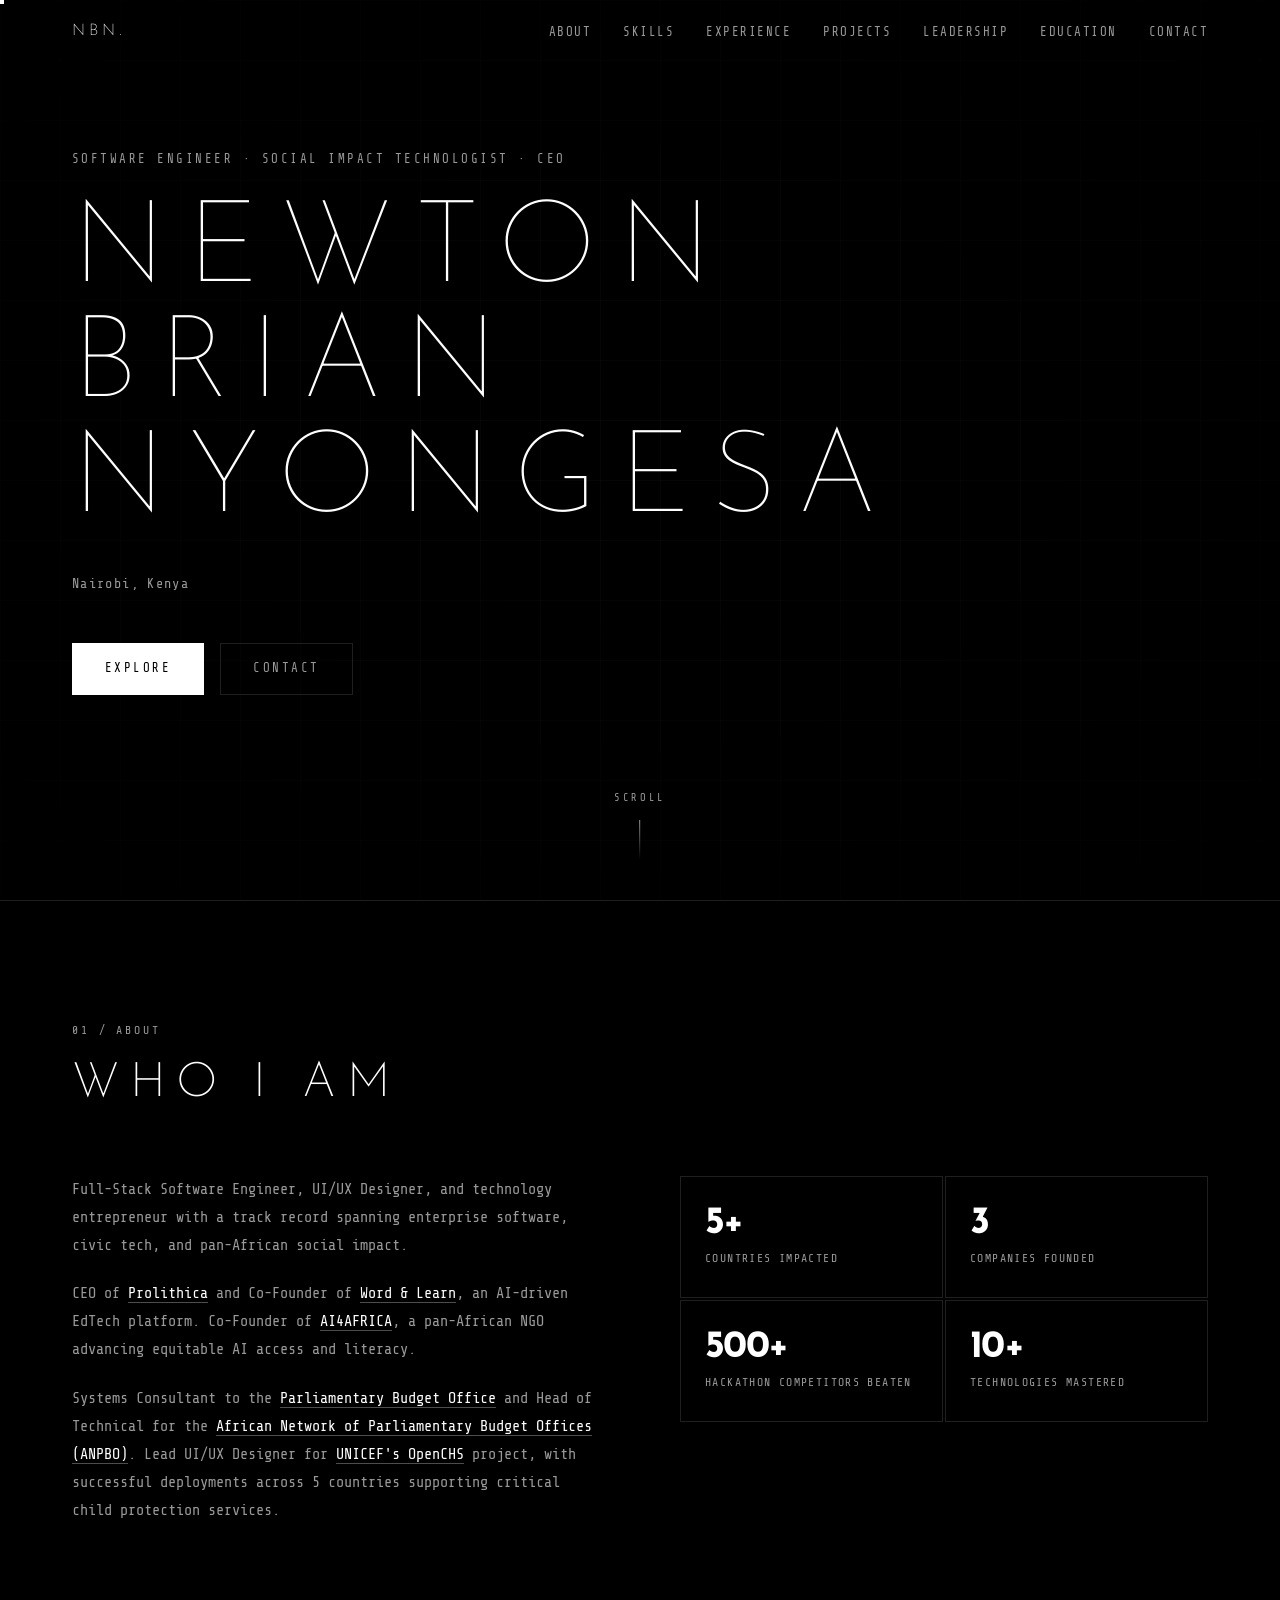
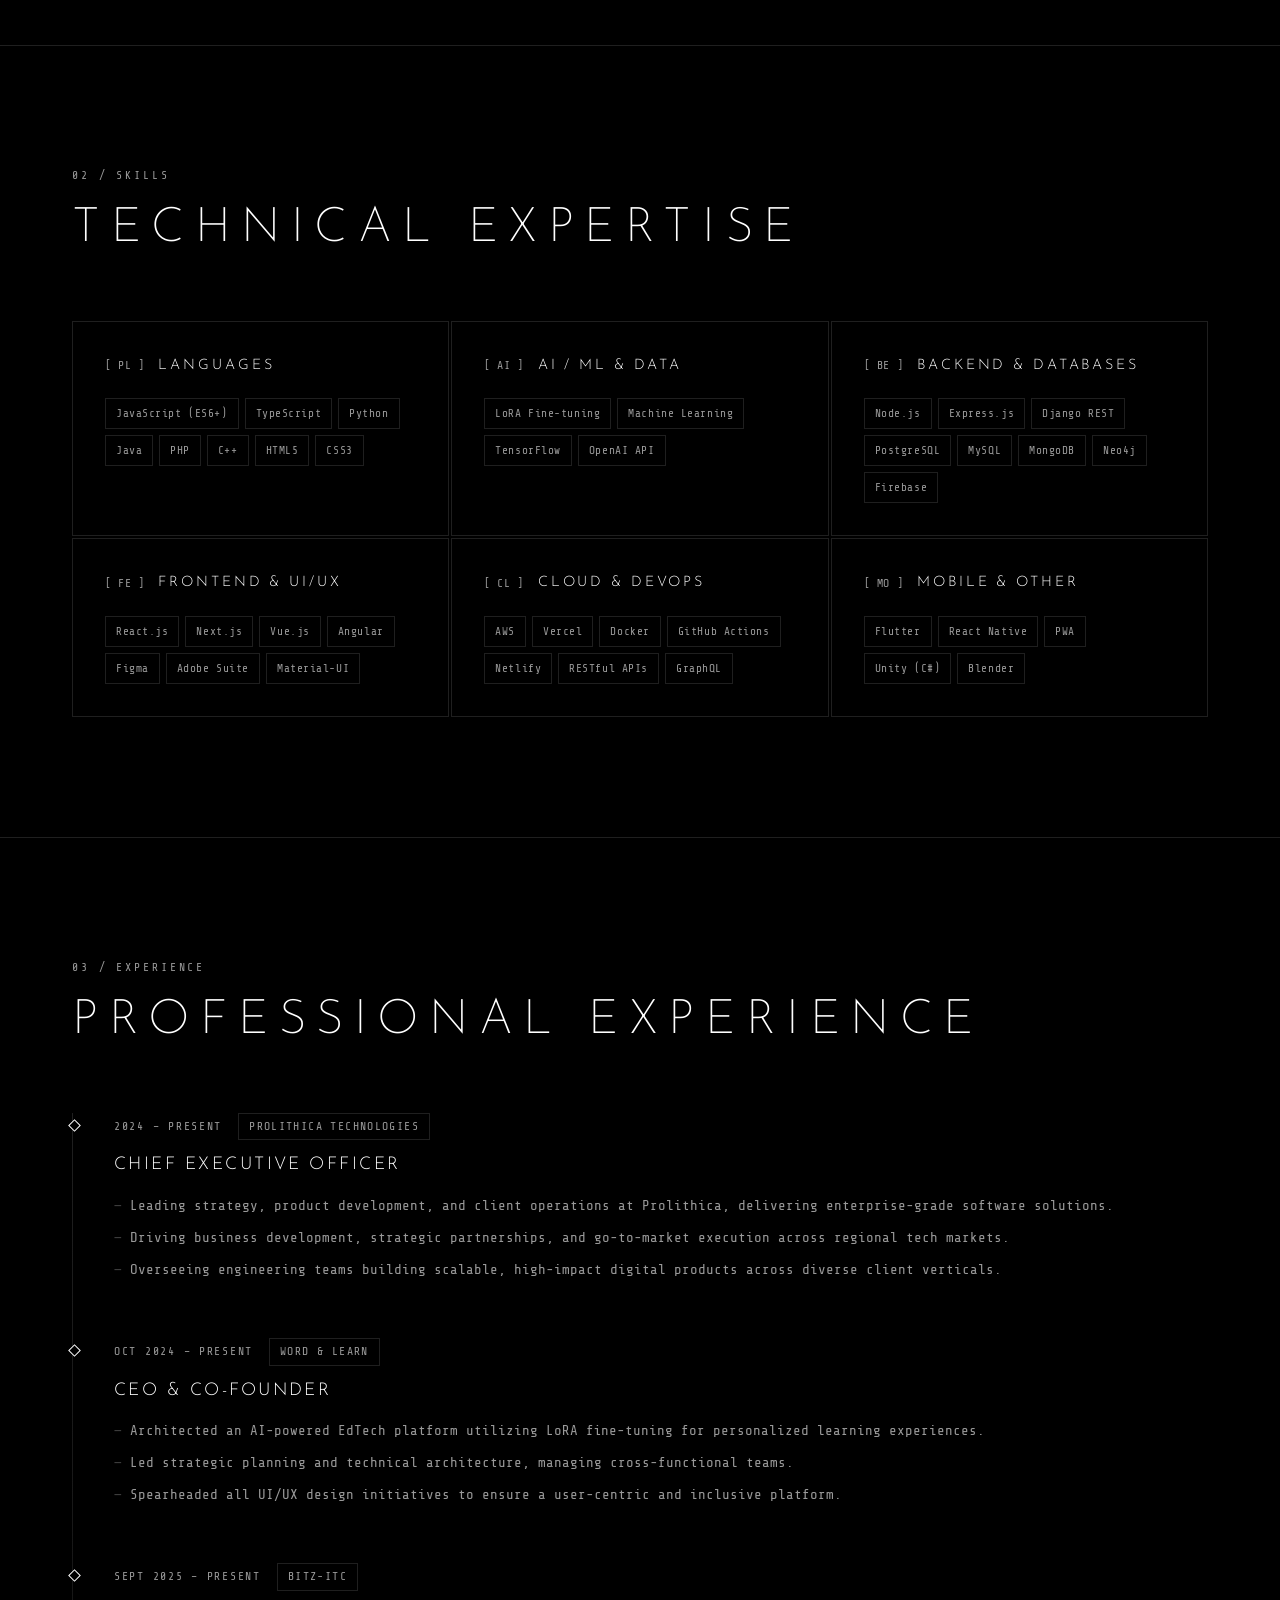
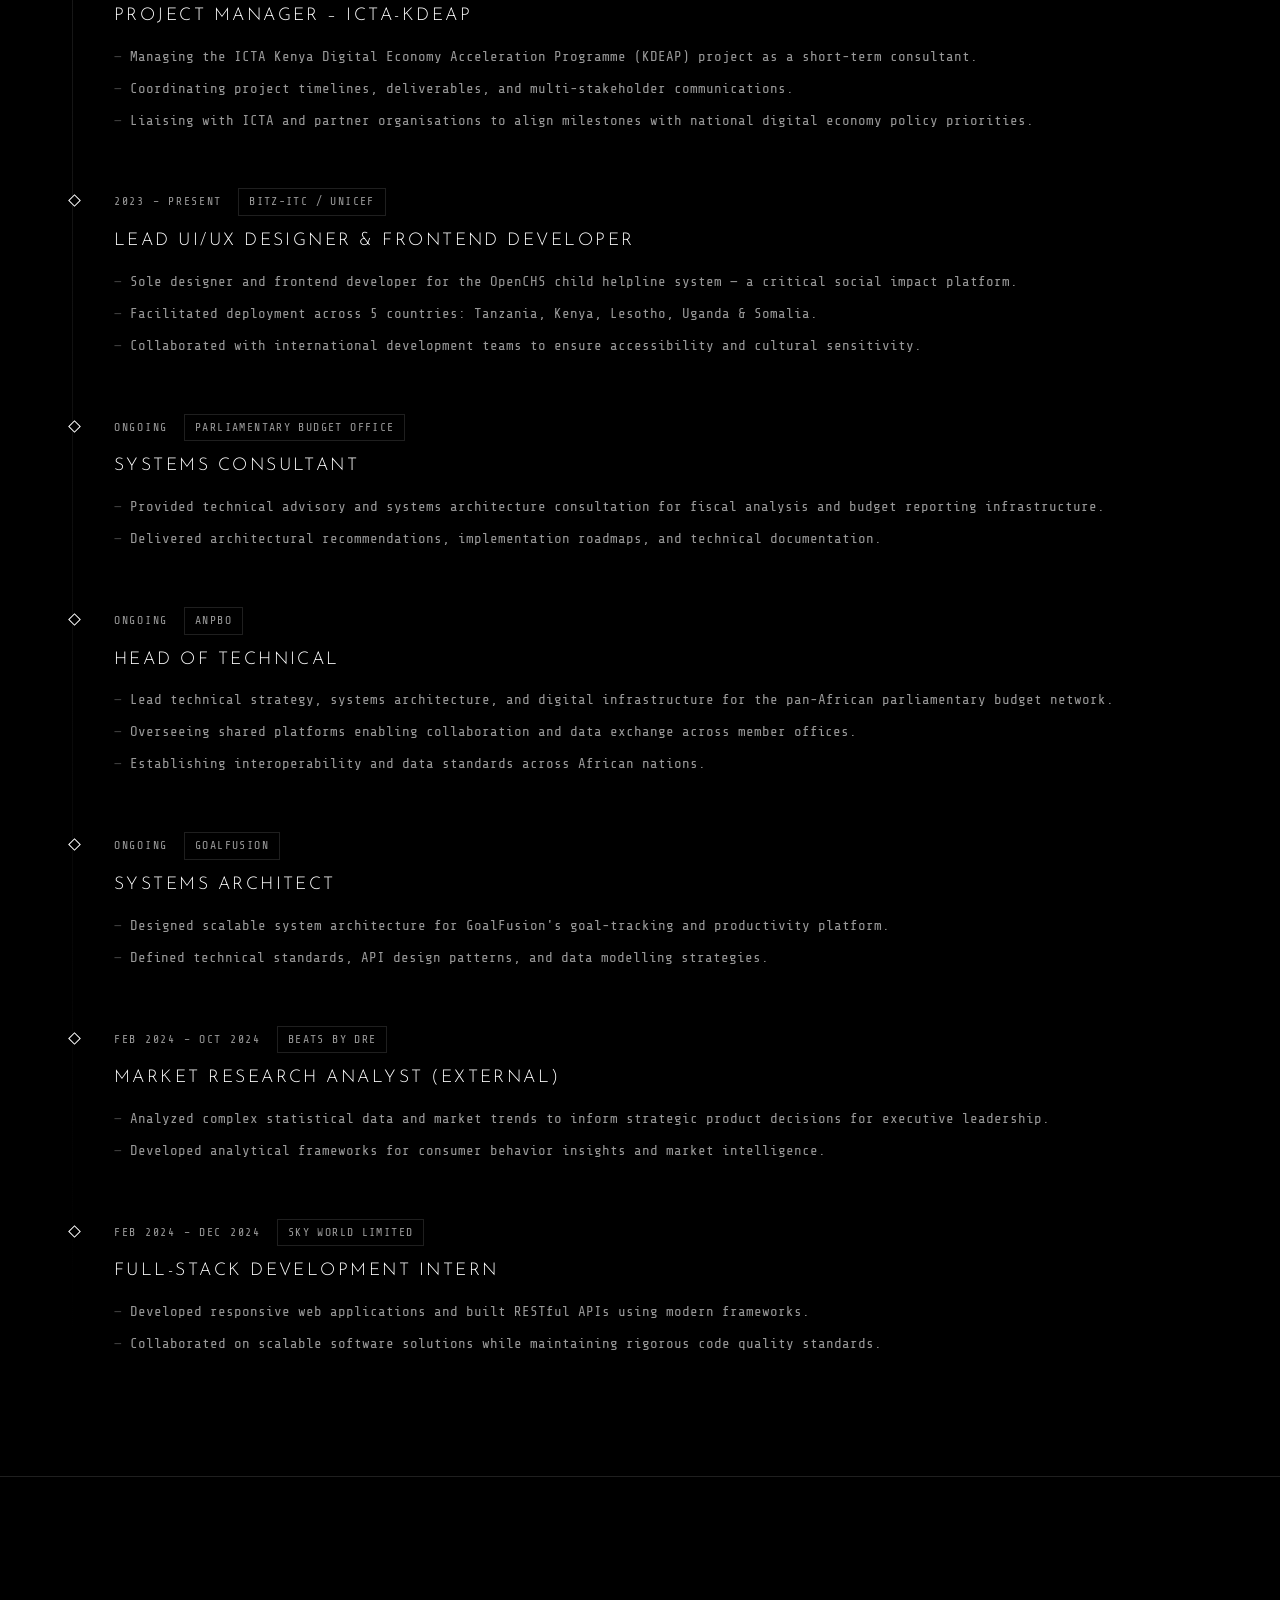
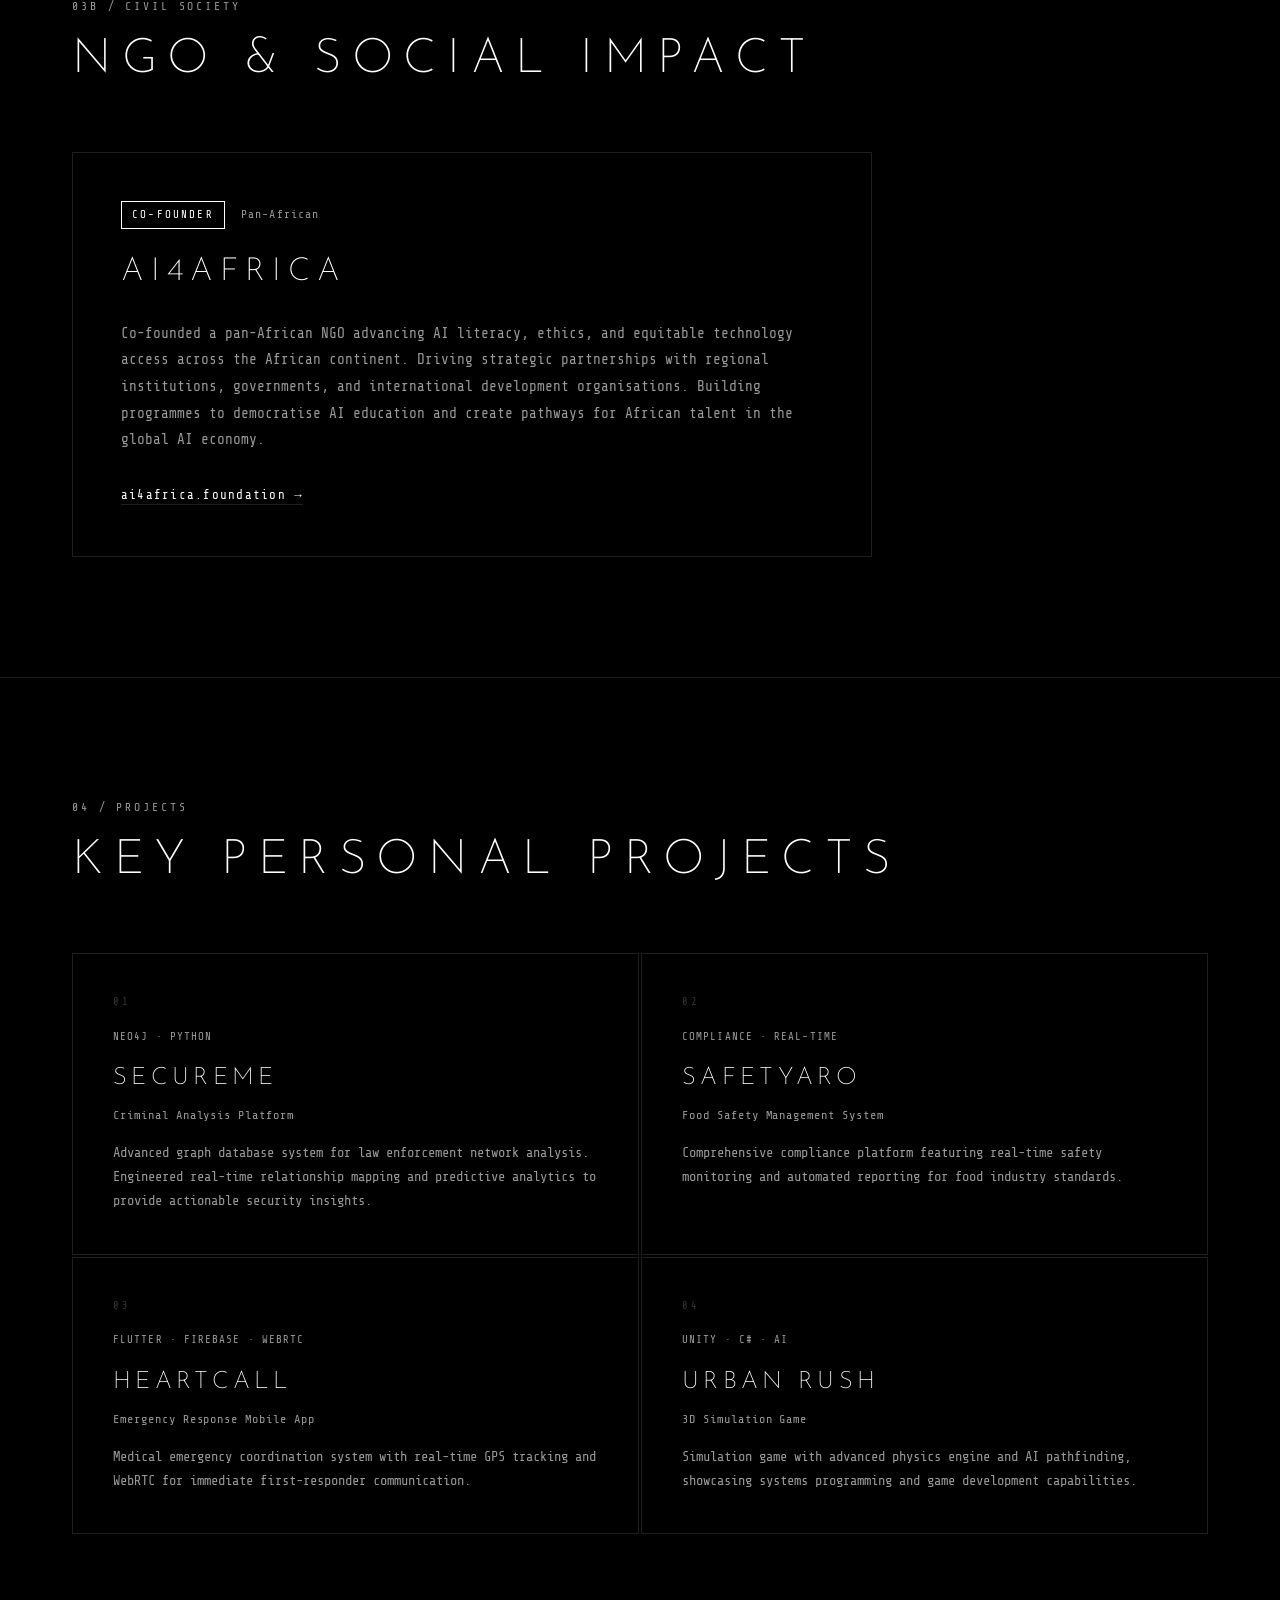
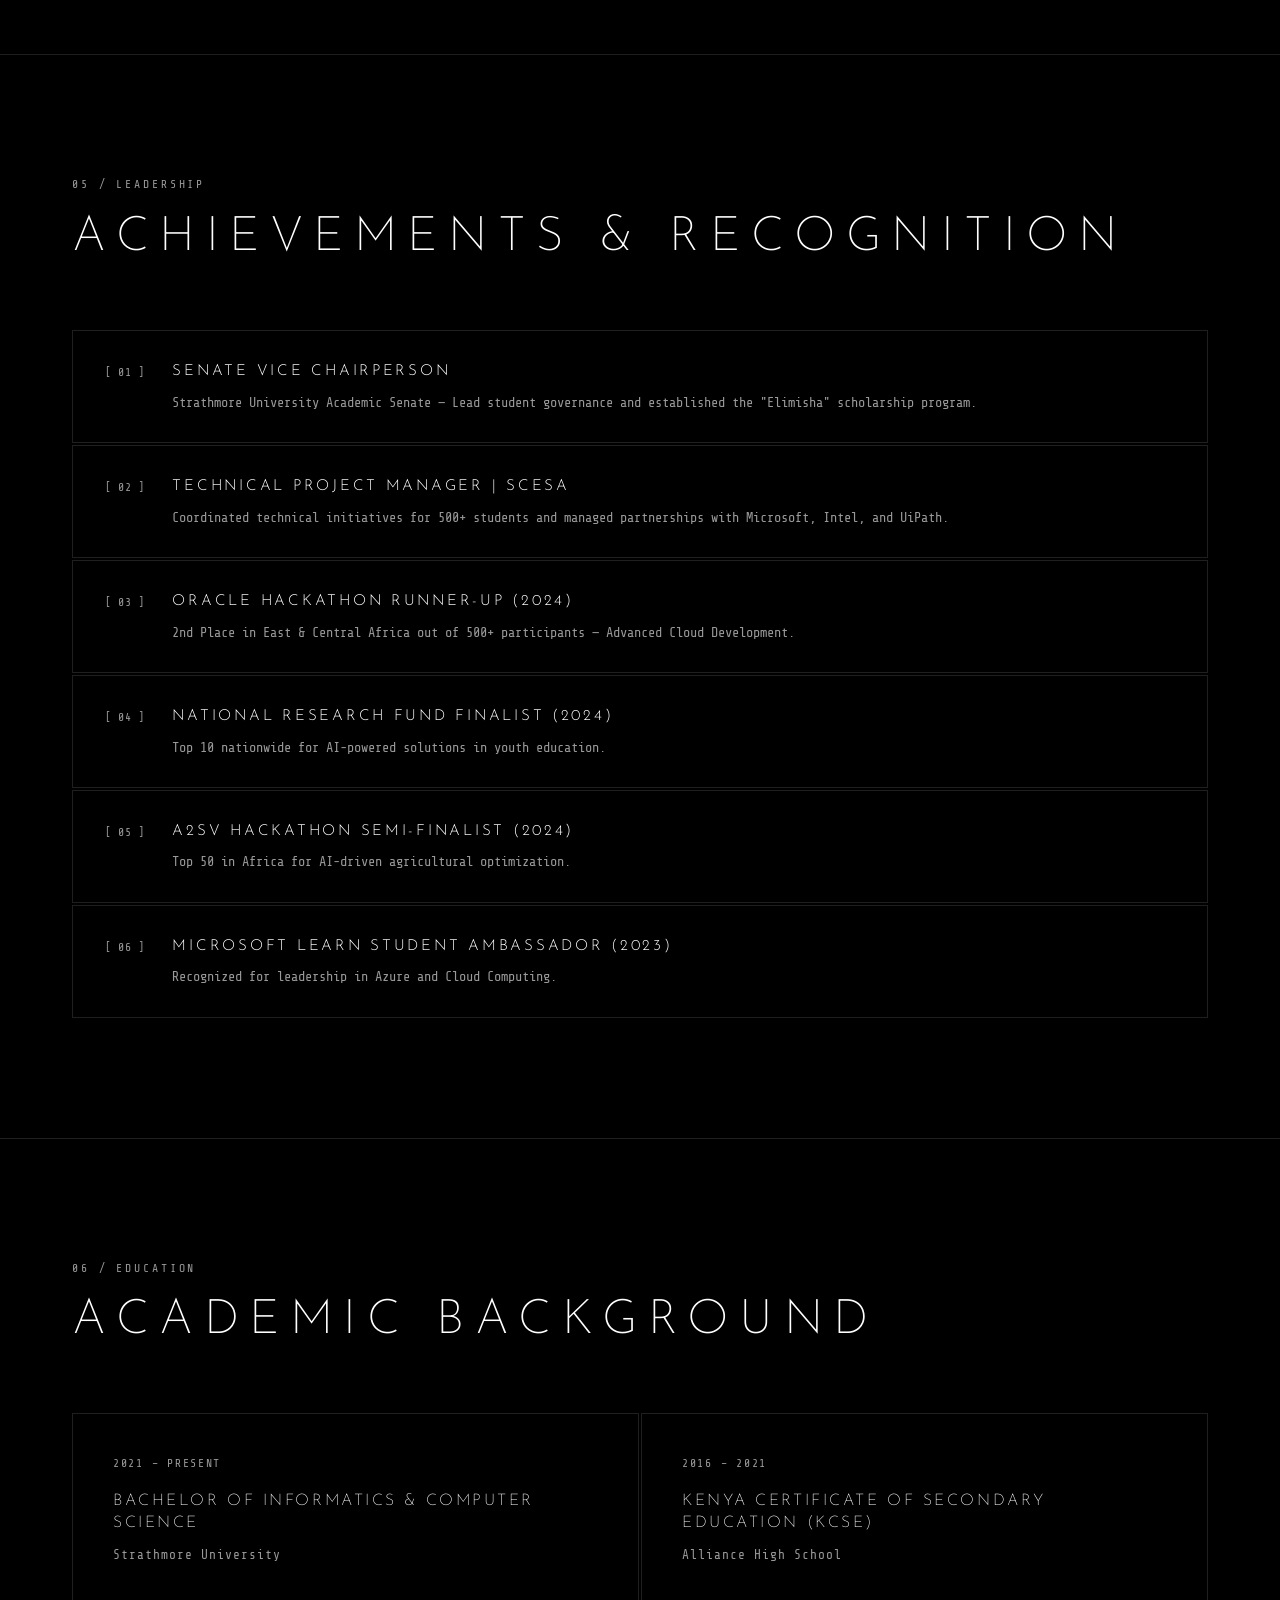
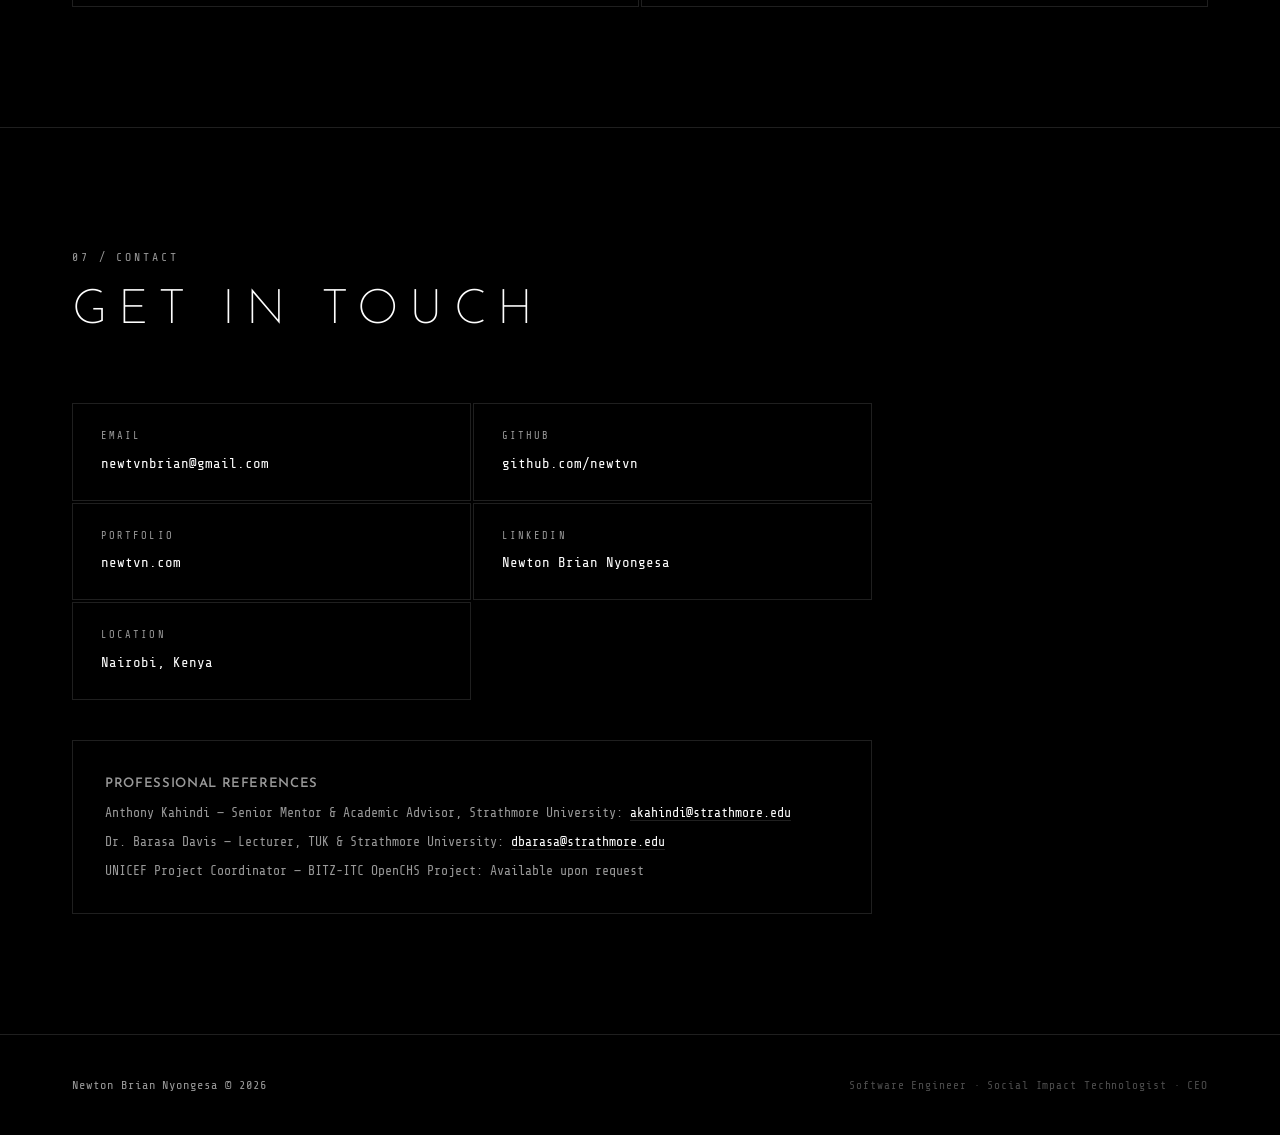
==== commit 91d8c3c5: "style: switch heading font to Josefin Sans thin with wide tracking Replaces Space Grotesk with Josef" ====
--- a/index.html
+++ b/index.html
@@ -6,7 +6,7 @@
   <title>Newton Brian Nyongesa</title>
   <link rel="preconnect" href="https://fonts.googleapis.com" />
   <link rel="preconnect" href="https://fonts.gstatic.com" crossorigin />
-  <link href="https://fonts.googleapis.com/css2?family=Space+Grotesk:wght@300;400;500;600;700&family=Share+Tech+Mono&family=Orbitron:wght@400;700;900&display=swap" rel="stylesheet" />
+  <link href="https://fonts.googleapis.com/css2?family=Josefin+Sans:wght@100;200;300;400&family=Share+Tech+Mono&display=swap" rel="stylesheet" />
   <link rel="stylesheet" href="styles.css" />
 </head>
 <body>
--- a/styles.css
+++ b/styles.css
@@ -7,7 +7,7 @@
   --white-dim: rgba(255, 255, 255, 0.6);
   --white-faint: rgba(255, 255, 255, 0.1);
   --white-border: rgba(255, 255, 255, 0.12);
-  --font-heading: 'Space Grotesk', sans-serif;
+  --font-heading: 'Josefin Sans', sans-serif;
   --font-mono: 'Share Tech Mono', monospace;
   --nav-h: 64px;
   --transition-fast: 0.2s ease;
@@ -91,10 +91,11 @@
 
 .loader-text {
   font-family: var(--font-heading);
-  font-weight: 700;
-  font-size: clamp(3rem, 10vw, 8rem);
-  letter-spacing: -0.02em;
+  font-weight: 100;
+  font-size: clamp(2.5rem, 9vw, 7rem);
+  letter-spacing: 0.3em;
   line-height: 1;
+  text-transform: uppercase;
   overflow: hidden;
 }
 
@@ -169,9 +170,10 @@
 
 .nav-logo {
   font-family: var(--font-heading);
-  font-weight: 700;
-  font-size: 1.2rem;
-  letter-spacing: -0.02em;
+  font-weight: 200;
+  font-size: 1rem;
+  letter-spacing: 0.25em;
+  text-transform: uppercase;
   transition: opacity var(--transition-fast);
 }
 
@@ -280,9 +282,10 @@
 
 .mobile-link {
   font-family: var(--font-heading);
-  font-size: clamp(1.8rem, 8vw, 3rem);
-  font-weight: 600;
-  letter-spacing: -0.02em;
+  font-size: clamp(1.6rem, 7vw, 2.8rem);
+  font-weight: 100;
+  letter-spacing: 0.25em;
+  text-transform: uppercase;
   color: var(--white-dim);
   transition: color var(--transition-fast), transform var(--transition-med);
   display: inline-block;
@@ -373,10 +376,11 @@
 
 .section-heading {
   font-family: var(--font-heading);
-  font-weight: 700;
-  font-size: clamp(2rem, 5vw, 3.5rem);
-  letter-spacing: -0.03em;
-  line-height: 1.1;
+  font-weight: 200;
+  font-size: clamp(1.8rem, 4.5vw, 3rem);
+  letter-spacing: 0.22em;
+  line-height: 1.15;
+  text-transform: uppercase;
   margin-bottom: 64px;
 }
 
@@ -424,10 +428,11 @@
 
 .hero-name {
   font-family: var(--font-heading);
-  font-weight: 700;
-  font-size: clamp(3.5rem, 10vw, 9rem);
-  letter-spacing: -0.04em;
-  line-height: 0.95;
+  font-weight: 100;
+  font-size: clamp(3rem, 9vw, 8rem);
+  letter-spacing: 0.18em;
+  line-height: 1;
+  text-transform: uppercase;
   margin-bottom: 32px;
 }
 
@@ -617,9 +622,10 @@
 
 .skill-card-header h3 {
   font-family: var(--font-heading);
-  font-weight: 600;
-  font-size: 1rem;
-  letter-spacing: -0.01em;
+  font-weight: 300;
+  font-size: 0.9rem;
+  letter-spacing: 0.2em;
+  text-transform: uppercase;
 }
 
 .skill-tags {
@@ -712,9 +718,10 @@
 
 .timeline-role {
   font-family: var(--font-heading);
-  font-weight: 600;
-  font-size: 1.2rem;
-  letter-spacing: -0.02em;
+  font-weight: 300;
+  font-size: 1.1rem;
+  letter-spacing: 0.14em;
+  text-transform: uppercase;
   margin-bottom: 14px;
 }
 
@@ -779,9 +786,10 @@
 
 .ngo-card h3 {
   font-family: var(--font-heading);
-  font-weight: 700;
+  font-weight: 200;
   font-size: 2rem;
-  letter-spacing: -0.03em;
+  letter-spacing: 0.22em;
+  text-transform: uppercase;
   margin-bottom: 20px;
 }
 
@@ -859,9 +867,10 @@
 
 .project-card h3 {
   font-family: var(--font-heading);
-  font-weight: 700;
-  font-size: 1.6rem;
-  letter-spacing: -0.03em;
+  font-weight: 200;
+  font-size: 1.5rem;
+  letter-spacing: 0.18em;
+  text-transform: uppercase;
   margin-bottom: 6px;
 }
 
@@ -914,9 +923,10 @@
 
 .leadership-item h3 {
   font-family: var(--font-heading);
-  font-weight: 600;
-  font-size: 1.05rem;
-  letter-spacing: -0.01em;
+  font-weight: 300;
+  font-size: 0.95rem;
+  letter-spacing: 0.18em;
+  text-transform: uppercase;
   margin-bottom: 6px;
 }
 
@@ -956,11 +966,12 @@
 
 .edu-card h3 {
   font-family: var(--font-heading);
-  font-weight: 600;
-  font-size: 1.1rem;
-  letter-spacing: -0.01em;
+  font-weight: 200;
+  font-size: 1rem;
+  letter-spacing: 0.16em;
+  text-transform: uppercase;
   margin-bottom: 10px;
-  line-height: 1.3;
+  line-height: 1.4;
 }
 
 .edu-institution {
